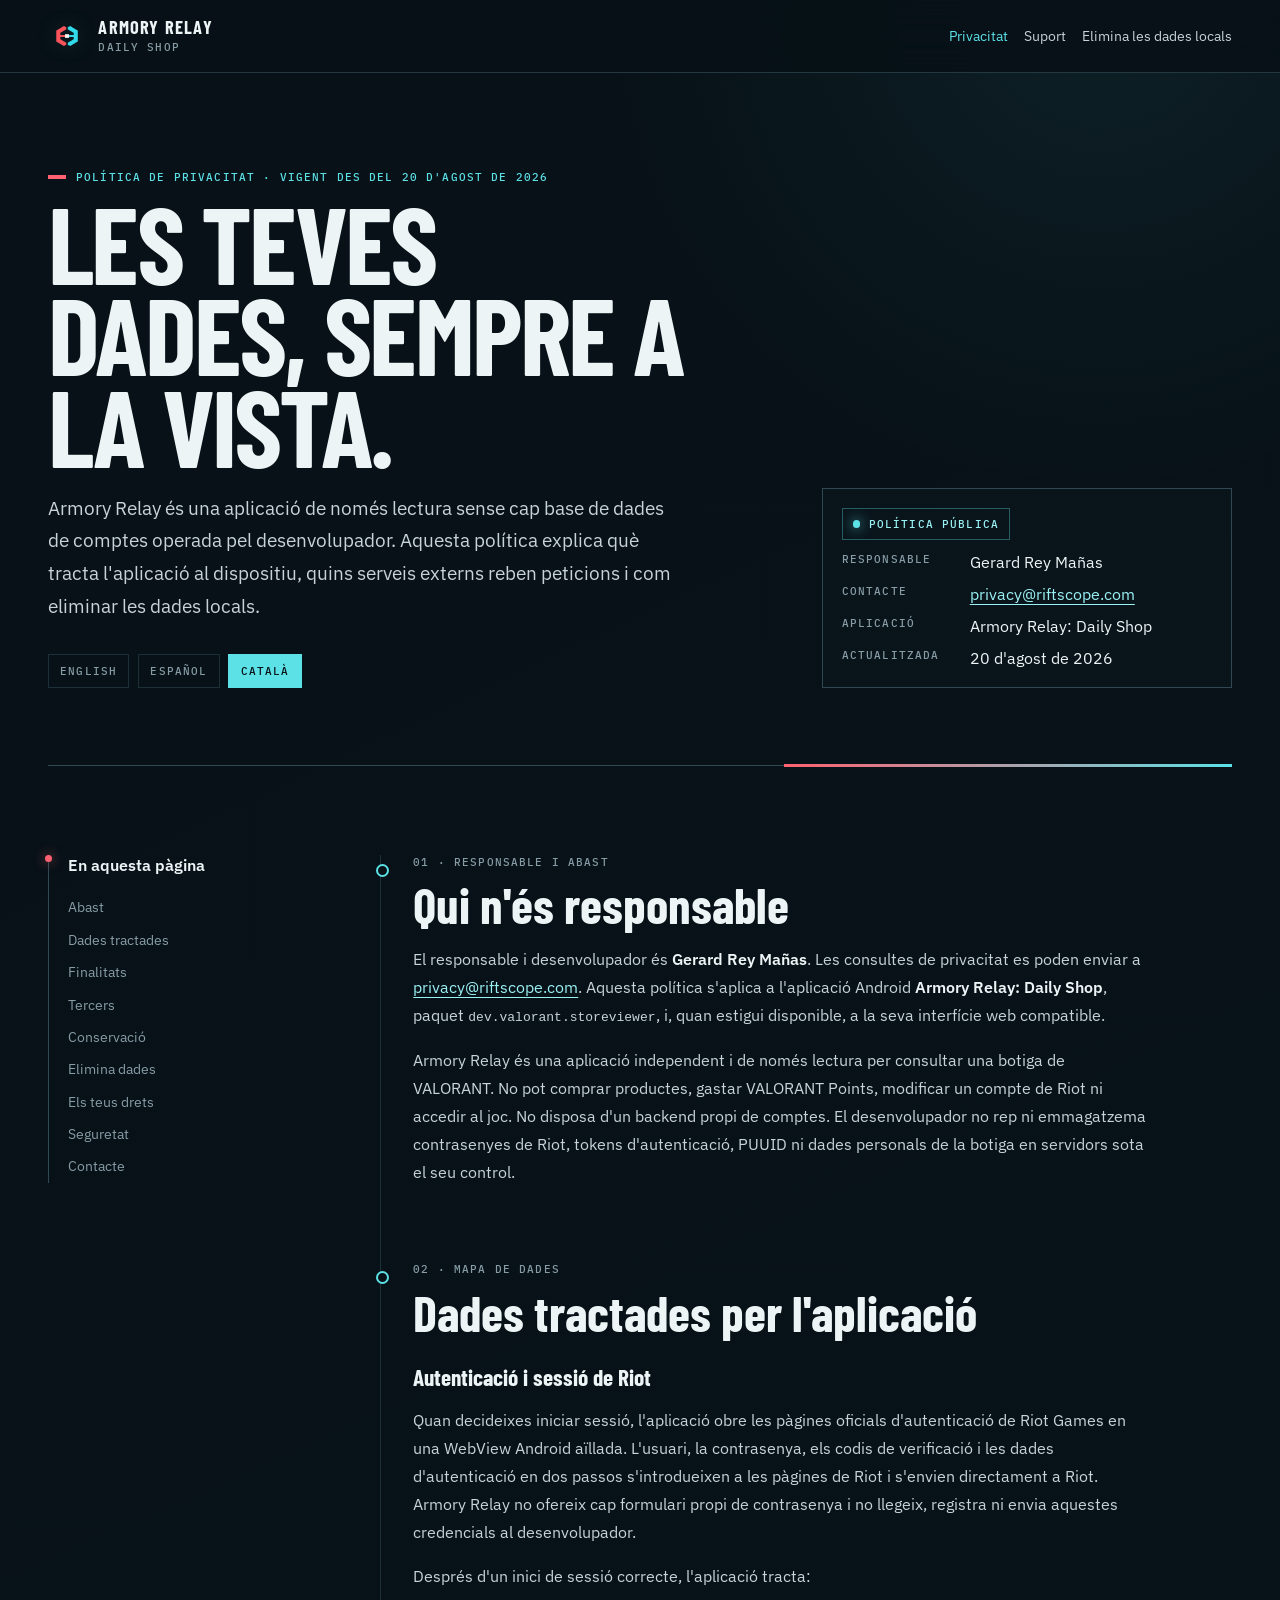
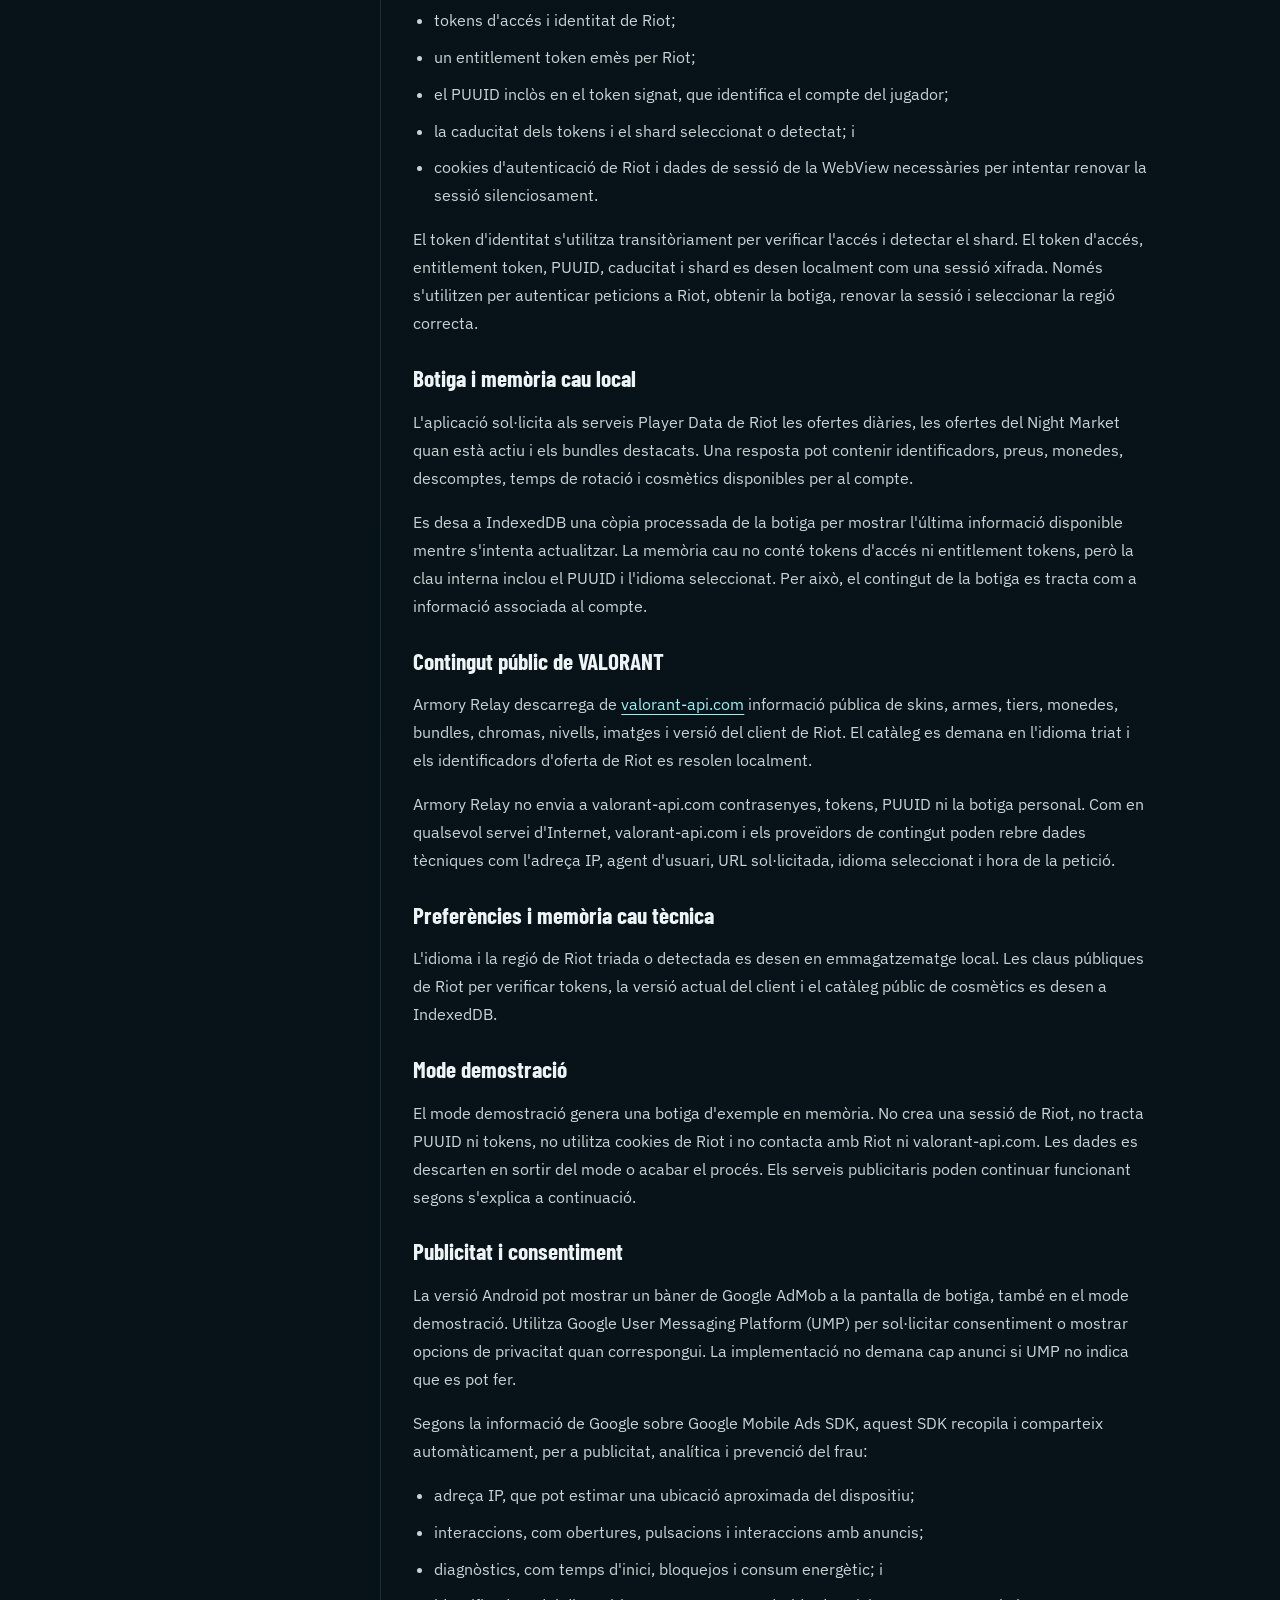
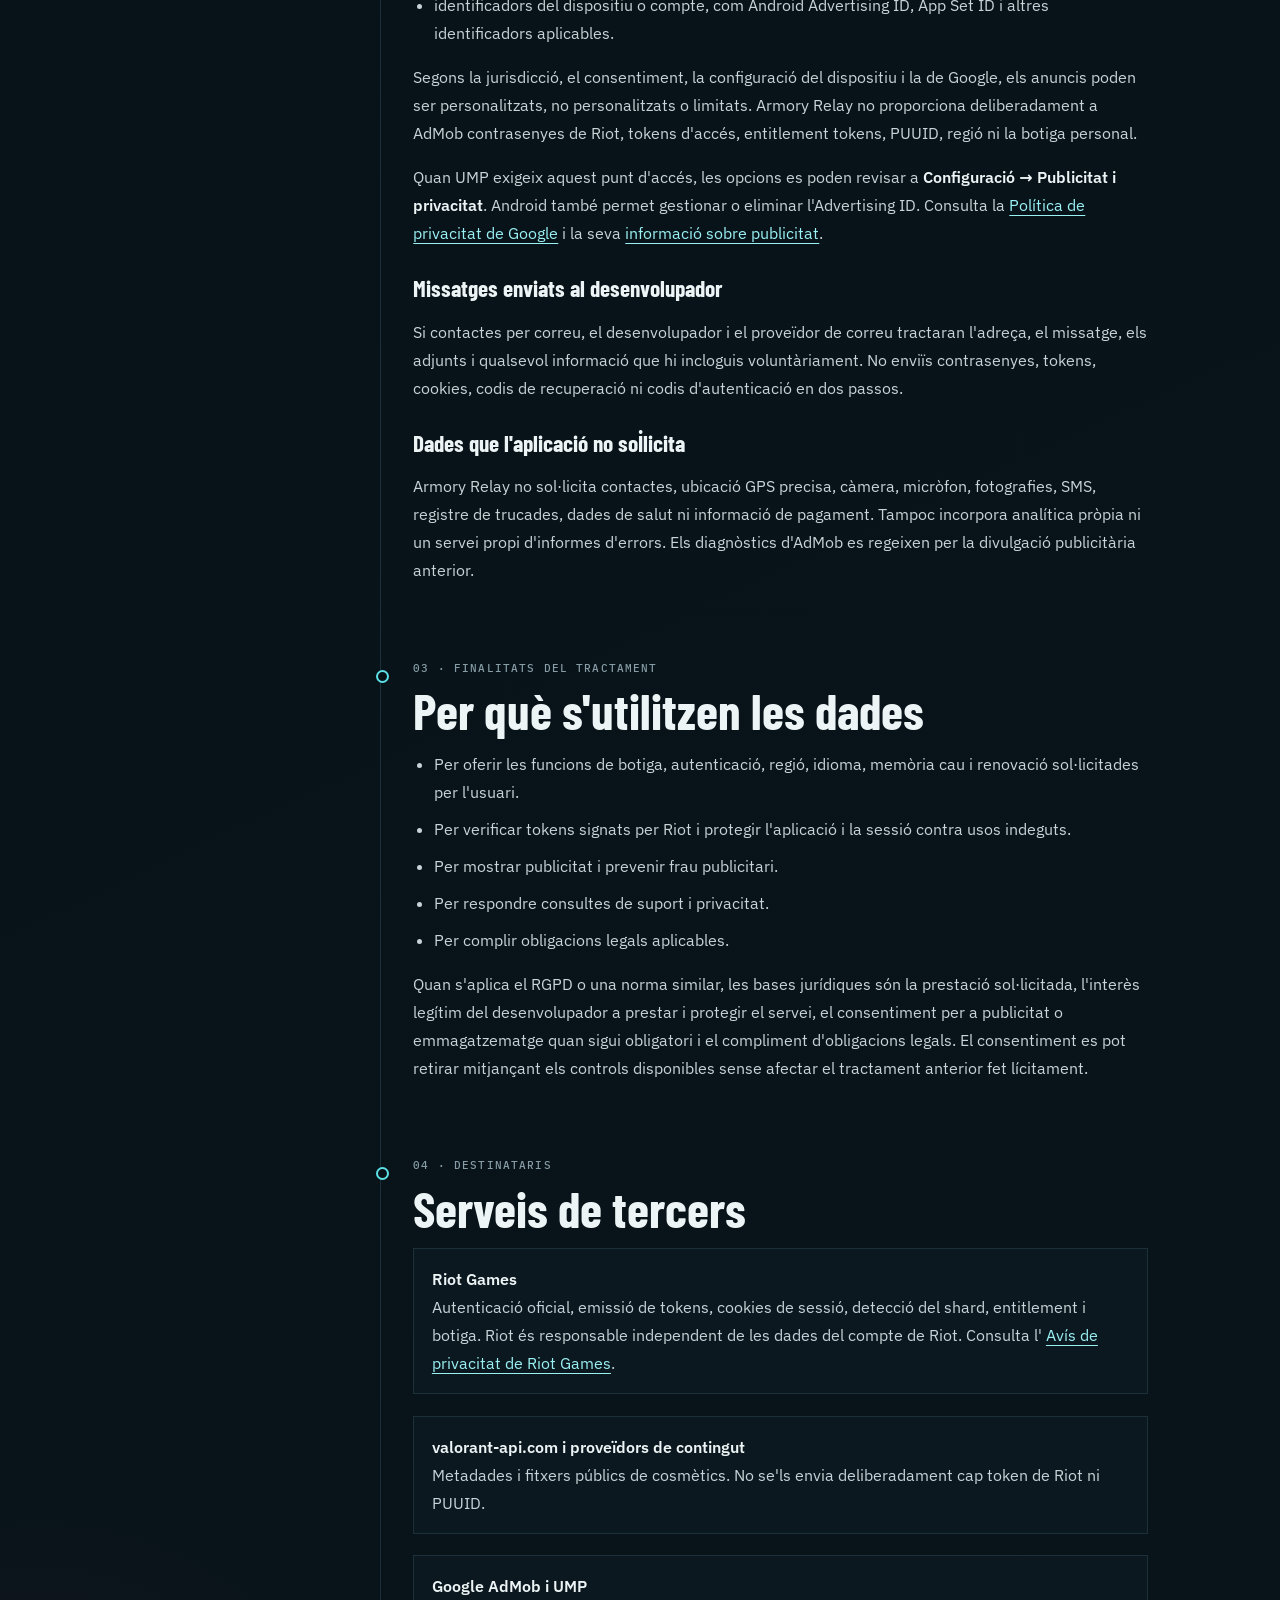
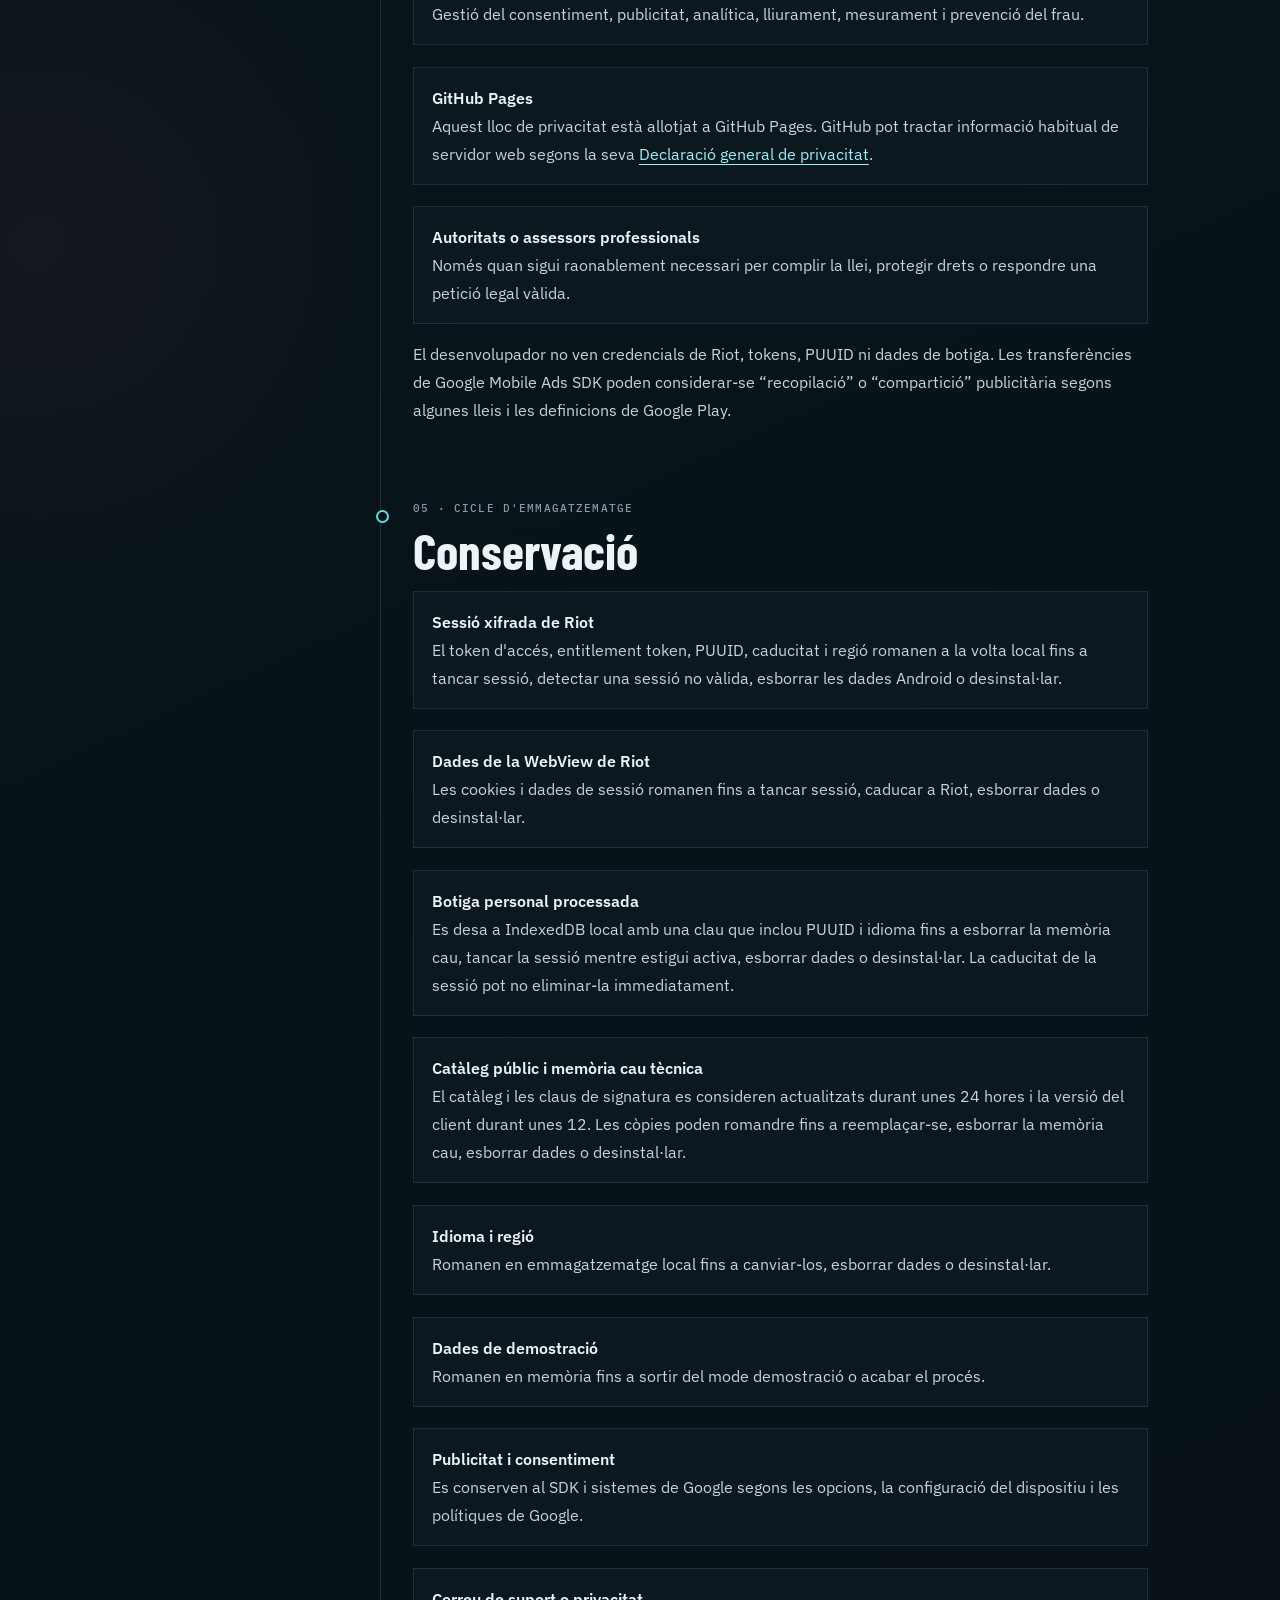
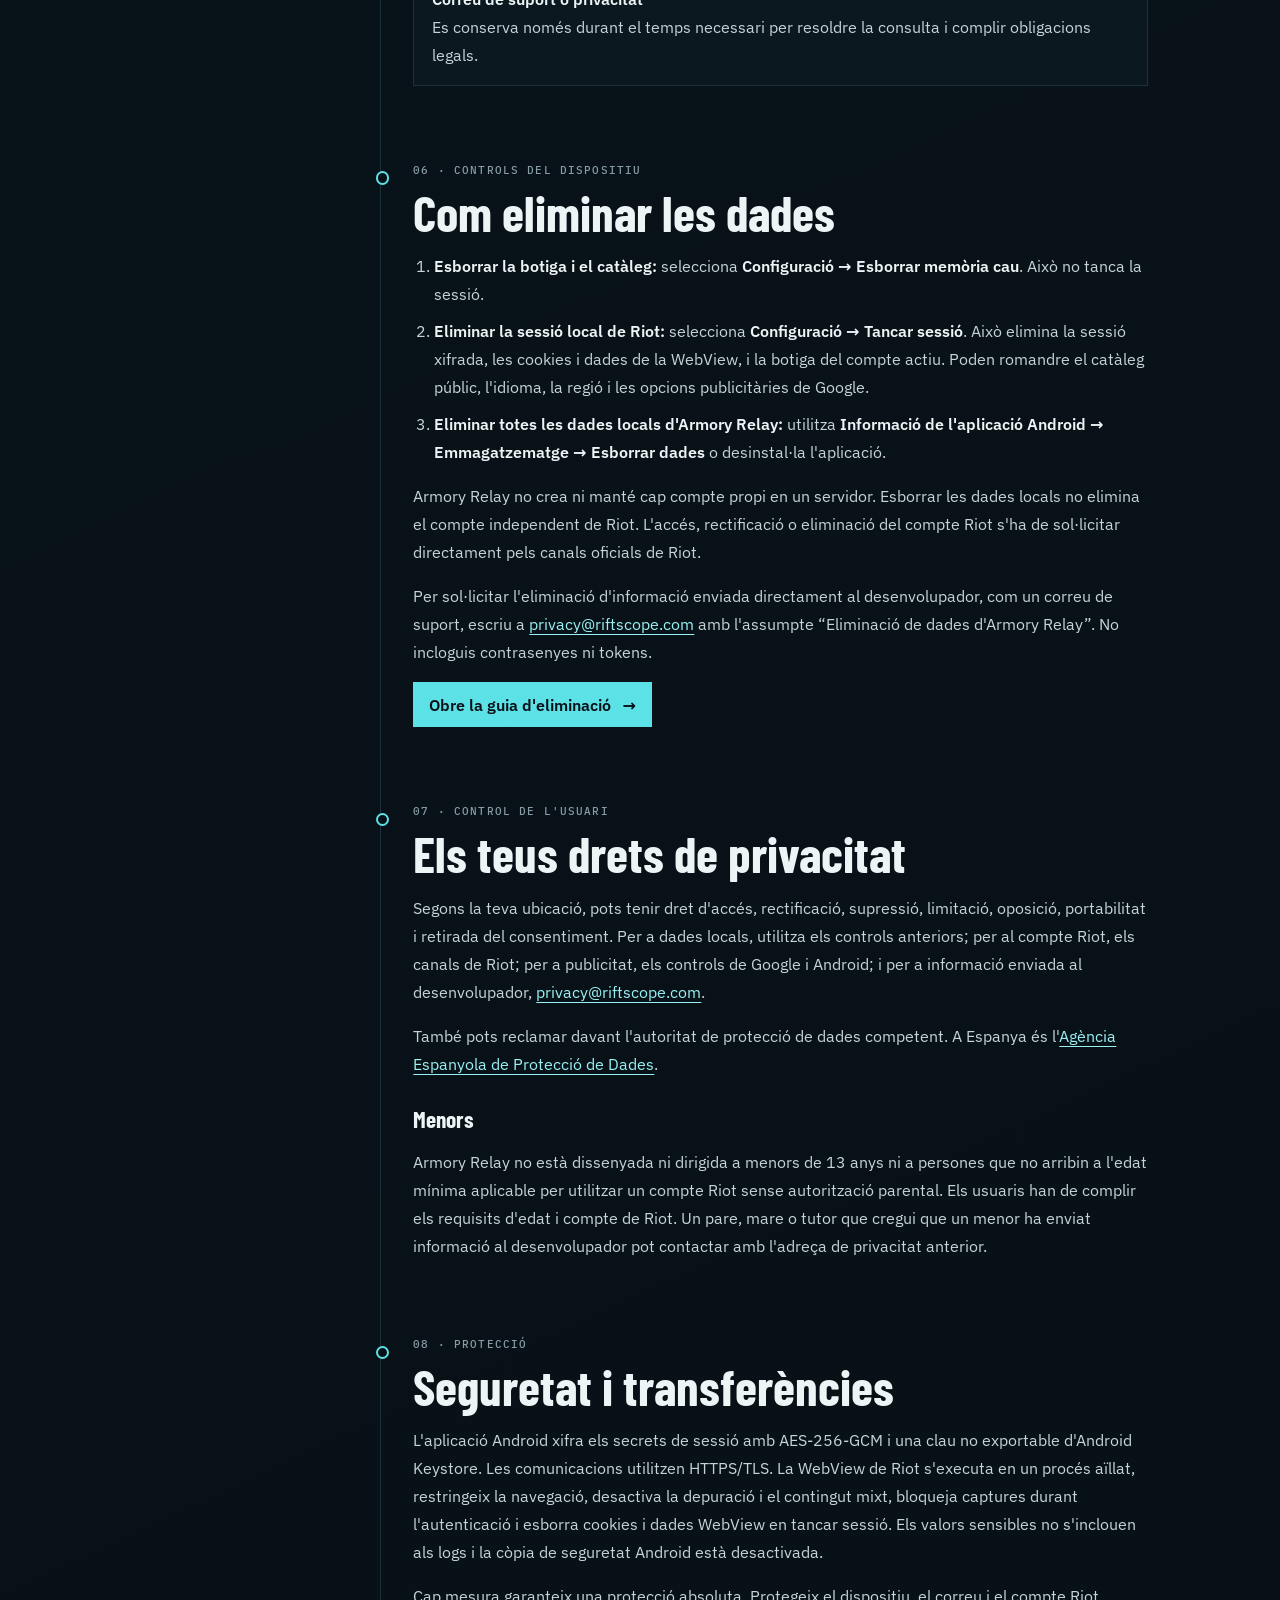
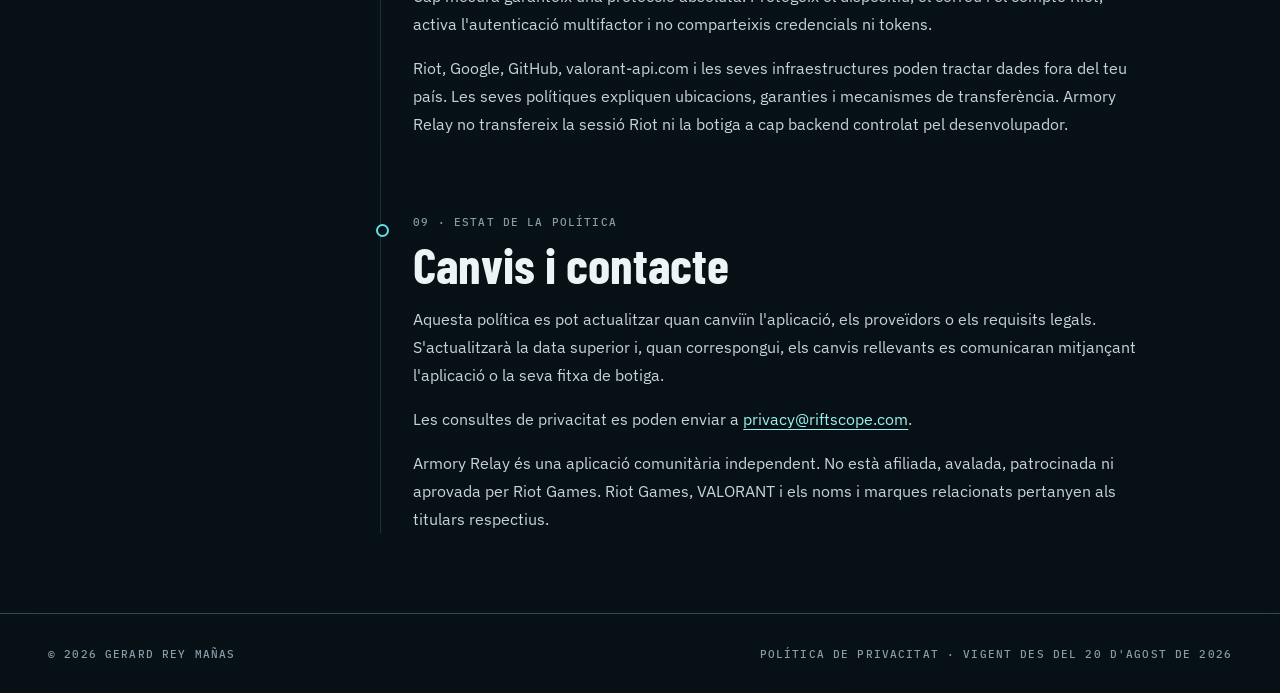
==== privacy/ca/index.html @ cf9c4419 "Publish Armory Relay privacy and support site" ====
<!doctype html>
<html lang="ca">
  <head>
    <meta charset="utf-8" />
    <meta name="viewport" content="width=device-width, initial-scale=1" />
    <meta name="theme-color" content="#071117" />
    <meta name="referrer" content="no-referrer" />
    <meta
      http-equiv="Content-Security-Policy"
      content="default-src 'none'; style-src 'self'; font-src 'self'; img-src 'self' data:; connect-src 'none'; base-uri 'none'; form-action 'none'; upgrade-insecure-requests"
    />
    <meta
      name="description"
      content="Política de privacitat d'Armory Relay: Daily Shop: accés de Riot, emmagatzematge local, serveis de contingut i publicitat."
    />
    <title>Política de privacitat · Armory Relay</title>
    <link rel="canonical" href="https://gerardrey.github.io/privacy/ca/" />
    <link
      rel="alternate"
      hreflang="en"
      href="https://gerardrey.github.io/privacy/"
    />
    <link
      rel="alternate"
      hreflang="es"
      href="https://gerardrey.github.io/privacy/es/"
    />
    <link
      rel="alternate"
      hreflang="ca"
      href="https://gerardrey.github.io/privacy/ca/"
    />
    <link
      rel="alternate"
      hreflang="x-default"
      href="https://gerardrey.github.io/privacy/"
    />
    <link rel="stylesheet" href="../../assets/styles.css" />
    <link
      rel="icon"
      type="image/png"
      href="../../assets/armory-relay-mark.png"
    />
  </head>
  <body>
    <a class="skip-link" href="#main">Salta al contingut</a>
    <header class="site-header">
      <div class="site-header__inner">
        <a class="brand" href="../../" aria-label="Inici d'Armory Relay">
          <img src="../../assets/armory-relay-mark.png" alt="" />
          <span><strong>ARMORY RELAY</strong><small>DAILY SHOP</small></span>
        </a>
        <nav class="site-nav" aria-label="Navegació d'ajuda">
          <a href="./" aria-current="page">Privacitat</a>
          <a href="../../support/">Suport</a>
          <a href="../../data-deletion/">Elimina les dades locals</a>
        </nav>
      </div>
    </header>

    <main id="main" class="page-shell">
      <section class="hero">
        <div>
          <span class="eyebrow"
            >Política de privacitat · vigent des del 20 d'agost de 2026</span
          >
          <h1>Les teves dades, sempre a la vista.</h1>
          <p class="hero-copy">
            Armory Relay és una aplicació de només lectura sense cap base de
            dades de comptes operada pel desenvolupador. Aquesta política
            explica què tracta l'aplicació al dispositiu, quins serveis externs
            reben peticions i com eliminar les dades locals.
          </p>
          <nav class="language-nav" aria-label="Idioma de la política">
            <a href="../" lang="en">English</a>
            <a href="../es/" lang="es">Español</a>
            <a href="./" lang="ca" aria-current="page">Català</a>
          </nav>
        </div>
        <aside class="hero-meta" aria-label="Dades de la política">
          <span class="status-chip">Política pública</span>
          <dl class="fact">
            <dt>Responsable</dt>
            <dd>Gerard Rey Mañas</dd>
          </dl>
          <dl class="fact">
            <dt>Contacte</dt>
            <dd>
              <a href="mailto:privacy@riftscope.com">privacy@riftscope.com</a>
            </dd>
          </dl>
          <dl class="fact">
            <dt>Aplicació</dt>
            <dd>Armory Relay: Daily Shop</dd>
          </dl>
          <dl class="fact">
            <dt>Actualitzada</dt>
            <dd>20 d'agost de 2026</dd>
          </dl>
        </aside>
      </section>

      <div class="policy-grid">
        <aside class="policy-rail" aria-label="Contingut d'aquesta pàgina">
          <strong>En aquesta pàgina</strong>
          <a href="#abast">Abast</a>
          <a href="#dades">Dades tractades</a>
          <a href="#finalitats">Finalitats</a>
          <a href="#serveis">Tercers</a>
          <a href="#conservacio">Conservació</a>
          <a href="#eliminacio">Elimina dades</a>
          <a href="#drets">Els teus drets</a>
          <a href="#seguretat">Seguretat</a>
          <a href="#contacte">Contacte</a>
        </aside>

        <div class="policy-content">
          <section id="abast" class="policy-section">
            <span class="section-label">01 · Responsable i abast</span>
            <h2>Qui n'és responsable</h2>
            <p>
              El responsable i desenvolupador és
              <strong>Gerard Rey Mañas</strong>. Les consultes de privacitat es
              poden enviar a
              <a href="mailto:privacy@riftscope.com">privacy@riftscope.com</a>.
              Aquesta política s'aplica a l'aplicació Android
              <strong>Armory Relay: Daily Shop</strong>, paquet
              <code>dev.valorant.storeviewer</code>, i, quan estigui disponible,
              a la seva interfície web compatible.
            </p>
            <p>
              Armory Relay és una aplicació independent i de només lectura per
              consultar una botiga de VALORANT. No pot comprar productes, gastar
              VALORANT Points, modificar un compte de Riot ni accedir al joc. No
              disposa d'un backend propi de comptes. El desenvolupador no rep ni
              emmagatzema contrasenyes de Riot, tokens d'autenticació, PUUID ni
              dades personals de la botiga en servidors sota el seu control.
            </p>
          </section>

          <section id="dades" class="policy-section">
            <span class="section-label">02 · Mapa de dades</span>
            <h2>Dades tractades per l'aplicació</h2>

            <h3>Autenticació i sessió de Riot</h3>
            <p>
              Quan decideixes iniciar sessió, l'aplicació obre les pàgines
              oficials d'autenticació de Riot Games en una WebView Android
              aïllada. L'usuari, la contrasenya, els codis de verificació i les
              dades d'autenticació en dos passos s'introdueixen a les pàgines de
              Riot i s'envien directament a Riot. Armory Relay no ofereix cap
              formulari propi de contrasenya i no llegeix, registra ni envia
              aquestes credencials al desenvolupador.
            </p>
            <p>Després d'un inici de sessió correcte, l'aplicació tracta:</p>
            <ul>
              <li>tokens d'accés i identitat de Riot;</li>
              <li>un entitlement token emès per Riot;</li>
              <li>
                el PUUID inclòs en el token signat, que identifica el compte del
                jugador;
              </li>
              <li>
                la caducitat dels tokens i el shard seleccionat o detectat; i
              </li>
              <li>
                cookies d'autenticació de Riot i dades de sessió de la WebView
                necessàries per intentar renovar la sessió silenciosament.
              </li>
            </ul>
            <p>
              El token d'identitat s'utilitza transitòriament per verificar
              l'accés i detectar el shard. El token d'accés, entitlement token,
              PUUID, caducitat i shard es desen localment com una sessió
              xifrada. Només s'utilitzen per autenticar peticions a Riot,
              obtenir la botiga, renovar la sessió i seleccionar la regió
              correcta.
            </p>

            <h3>Botiga i memòria cau local</h3>
            <p>
              L'aplicació sol·licita als serveis Player Data de Riot les ofertes
              diàries, les ofertes del Night Market quan està actiu i els
              bundles destacats. Una resposta pot contenir identificadors,
              preus, monedes, descomptes, temps de rotació i cosmètics
              disponibles per al compte.
            </p>
            <p>
              Es desa a IndexedDB una còpia processada de la botiga per mostrar
              l'última informació disponible mentre s'intenta actualitzar. La
              memòria cau no conté tokens d'accés ni entitlement tokens, però la
              clau interna inclou el PUUID i l'idioma seleccionat. Per això, el
              contingut de la botiga es tracta com a informació associada al
              compte.
            </p>

            <h3>Contingut públic de VALORANT</h3>
            <p>
              Armory Relay descarrega de
              <a
                href="https://valorant-api.com/"
                rel="noopener noreferrer external"
                >valorant-api.com</a
              >
              informació pública de skins, armes, tiers, monedes, bundles,
              chromas, nivells, imatges i versió del client de Riot. El catàleg
              es demana en l'idioma triat i els identificadors d'oferta de Riot
              es resolen localment.
            </p>
            <p>
              Armory Relay no envia a valorant-api.com contrasenyes, tokens,
              PUUID ni la botiga personal. Com en qualsevol servei d'Internet,
              valorant-api.com i els proveïdors de contingut poden rebre dades
              tècniques com l'adreça IP, agent d'usuari, URL sol·licitada,
              idioma seleccionat i hora de la petició.
            </p>

            <h3>Preferències i memòria cau tècnica</h3>
            <p>
              L'idioma i la regió de Riot triada o detectada es desen en
              emmagatzematge local. Les claus públiques de Riot per verificar
              tokens, la versió actual del client i el catàleg públic de
              cosmètics es desen a IndexedDB.
            </p>

            <h3>Mode demostració</h3>
            <p>
              El mode demostració genera una botiga d'exemple en memòria. No
              crea una sessió de Riot, no tracta PUUID ni tokens, no utilitza
              cookies de Riot i no contacta amb Riot ni valorant-api.com. Les
              dades es descarten en sortir del mode o acabar el procés. Els
              serveis publicitaris poden continuar funcionant segons s'explica a
              continuació.
            </p>

            <h3>Publicitat i consentiment</h3>
            <p>
              La versió Android pot mostrar un bàner de Google AdMob a la
              pantalla de botiga, també en el mode demostració. Utilitza Google
              User Messaging Platform (UMP) per sol·licitar consentiment o
              mostrar opcions de privacitat quan correspongui. La implementació
              no demana cap anunci si UMP no indica que es pot fer.
            </p>
            <p>
              Segons la informació de Google sobre Google Mobile Ads SDK, aquest
              SDK recopila i comparteix automàticament, per a publicitat,
              analítica i prevenció del frau:
            </p>
            <ul>
              <li>
                adreça IP, que pot estimar una ubicació aproximada del
                dispositiu;
              </li>
              <li>
                interaccions, com obertures, pulsacions i interaccions amb
                anuncis;
              </li>
              <li>
                diagnòstics, com temps d'inici, bloquejos i consum energètic; i
              </li>
              <li>
                identificadors del dispositiu o compte, com Android Advertising
                ID, App Set ID i altres identificadors aplicables.
              </li>
            </ul>
            <p>
              Segons la jurisdicció, el consentiment, la configuració del
              dispositiu i la de Google, els anuncis poden ser personalitzats,
              no personalitzats o limitats. Armory Relay no proporciona
              deliberadament a AdMob contrasenyes de Riot, tokens d'accés,
              entitlement tokens, PUUID, regió ni la botiga personal.
            </p>
            <p>
              Quan UMP exigeix aquest punt d'accés, les opcions es poden revisar
              a
              <strong>Configuració → Publicitat i privacitat</strong>. Android
              també permet gestionar o eliminar l'Advertising ID. Consulta la
              <a
                href="https://policies.google.com/privacy"
                rel="noopener noreferrer external"
                >Política de privacitat de Google</a
              >
              i la seva
              <a
                href="https://policies.google.com/technologies/ads"
                rel="noopener noreferrer external"
                >informació sobre publicitat</a
              >.
            </p>

            <h3>Missatges enviats al desenvolupador</h3>
            <p>
              Si contactes per correu, el desenvolupador i el proveïdor de
              correu tractaran l'adreça, el missatge, els adjunts i qualsevol
              informació que hi incloguis voluntàriament. No enviïs
              contrasenyes, tokens, cookies, codis de recuperació ni codis
              d'autenticació en dos passos.
            </p>

            <h3>Dades que l'aplicació no sol·licita</h3>
            <p>
              Armory Relay no sol·licita contactes, ubicació GPS precisa,
              càmera, micròfon, fotografies, SMS, registre de trucades, dades de
              salut ni informació de pagament. Tampoc incorpora analítica pròpia
              ni un servei propi d'informes d'errors. Els diagnòstics d'AdMob es
              regeixen per la divulgació publicitària anterior.
            </p>
          </section>

          <section id="finalitats" class="policy-section">
            <span class="section-label">03 · Finalitats del tractament</span>
            <h2>Per què s'utilitzen les dades</h2>
            <ul>
              <li>
                Per oferir les funcions de botiga, autenticació, regió, idioma,
                memòria cau i renovació sol·licitades per l'usuari.
              </li>
              <li>
                Per verificar tokens signats per Riot i protegir l'aplicació i
                la sessió contra usos indeguts.
              </li>
              <li>Per mostrar publicitat i prevenir frau publicitari.</li>
              <li>Per respondre consultes de suport i privacitat.</li>
              <li>Per complir obligacions legals aplicables.</li>
            </ul>
            <p>
              Quan s'aplica el RGPD o una norma similar, les bases jurídiques
              són la prestació sol·licitada, l'interès legítim del
              desenvolupador a prestar i protegir el servei, el consentiment per
              a publicitat o emmagatzematge quan sigui obligatori i el
              compliment d'obligacions legals. El consentiment es pot retirar
              mitjançant els controls disponibles sense afectar el tractament
              anterior fet lícitament.
            </p>
          </section>

          <section id="serveis" class="policy-section">
            <span class="section-label">04 · Destinataris</span>
            <h2>Serveis de tercers</h2>
            <ul class="service-list">
              <li>
                <strong>Riot Games</strong><br />Autenticació oficial, emissió
                de tokens, cookies de sessió, detecció del shard, entitlement i
                botiga. Riot és responsable independent de les dades del compte
                de Riot. Consulta l'
                <a
                  href="https://www.riotgames.com/es/privacy-notice"
                  rel="noopener noreferrer external"
                  >Avís de privacitat de Riot Games</a
                >.
              </li>
              <li>
                <strong>valorant-api.com i proveïdors de contingut</strong
                ><br />Metadades i fitxers públics de cosmètics. No se'ls envia
                deliberadament cap token de Riot ni PUUID.
              </li>
              <li>
                <strong>Google AdMob i UMP</strong><br />Gestió del
                consentiment, publicitat, analítica, lliurament, mesurament i
                prevenció del frau.
              </li>
              <li>
                <strong>GitHub Pages</strong><br />Aquest lloc de privacitat
                està allotjat a GitHub Pages. GitHub pot tractar informació
                habitual de servidor web segons la seva
                <a
                  href="https://docs.github.com/en/site-policy/privacy-policies/github-general-privacy-statement"
                  rel="noopener noreferrer external"
                  >Declaració general de privacitat</a
                >.
              </li>
              <li>
                <strong>Autoritats o assessors professionals</strong><br />Només
                quan sigui raonablement necessari per complir la llei, protegir
                drets o respondre una petició legal vàlida.
              </li>
            </ul>
            <p>
              El desenvolupador no ven credencials de Riot, tokens, PUUID ni
              dades de botiga. Les transferències de Google Mobile Ads SDK poden
              considerar-se “recopilació” o “compartició” publicitària segons
              algunes lleis i les definicions de Google Play.
            </p>
          </section>

          <section id="conservacio" class="policy-section">
            <span class="section-label">05 · Cicle d'emmagatzematge</span>
            <h2>Conservació</h2>
            <ul class="service-list">
              <li>
                <strong>Sessió xifrada de Riot</strong><br />El token d'accés,
                entitlement token, PUUID, caducitat i regió romanen a la volta
                local fins a tancar sessió, detectar una sessió no vàlida,
                esborrar les dades Android o desinstal·lar.
              </li>
              <li>
                <strong>Dades de la WebView de Riot</strong><br />Les cookies i
                dades de sessió romanen fins a tancar sessió, caducar a Riot,
                esborrar dades o desinstal·lar.
              </li>
              <li>
                <strong>Botiga personal processada</strong><br />Es desa a
                IndexedDB local amb una clau que inclou PUUID i idioma fins a
                esborrar la memòria cau, tancar la sessió mentre estigui activa,
                esborrar dades o desinstal·lar. La caducitat de la sessió pot no
                eliminar-la immediatament.
              </li>
              <li>
                <strong>Catàleg públic i memòria cau tècnica</strong><br />El
                catàleg i les claus de signatura es consideren actualitzats
                durant unes 24 hores i la versió del client durant unes 12. Les
                còpies poden romandre fins a reemplaçar-se, esborrar la memòria
                cau, esborrar dades o desinstal·lar.
              </li>
              <li>
                <strong>Idioma i regió</strong><br />Romanen en emmagatzematge
                local fins a canviar-los, esborrar dades o desinstal·lar.
              </li>
              <li>
                <strong>Dades de demostració</strong><br />Romanen en memòria
                fins a sortir del mode demostració o acabar el procés.
              </li>
              <li>
                <strong>Publicitat i consentiment</strong><br />Es conserven al
                SDK i sistemes de Google segons les opcions, la configuració del
                dispositiu i les polítiques de Google.
              </li>
              <li>
                <strong>Correu de suport o privacitat</strong><br />Es conserva
                només durant el temps necessari per resoldre la consulta i
                complir obligacions legals.
              </li>
            </ul>
          </section>

          <section id="eliminacio" class="policy-section">
            <span class="section-label">06 · Controls del dispositiu</span>
            <h2>Com eliminar les dades</h2>
            <ol>
              <li>
                <strong>Esborrar la botiga i el catàleg:</strong> selecciona
                <strong>Configuració → Esborrar memòria cau</strong>. Això no
                tanca la sessió.
              </li>
              <li>
                <strong>Eliminar la sessió local de Riot:</strong> selecciona
                <strong>Configuració → Tancar sessió</strong>. Això elimina la
                sessió xifrada, les cookies i dades de la WebView, i la botiga
                del compte actiu. Poden romandre el catàleg públic, l'idioma, la
                regió i les opcions publicitàries de Google.
              </li>
              <li>
                <strong>Eliminar totes les dades locals d'Armory Relay:</strong>
                utilitza
                <strong
                  >Informació de l'aplicació Android → Emmagatzematge → Esborrar
                  dades</strong
                >
                o desinstal·la l'aplicació.
              </li>
            </ol>
            <p>
              Armory Relay no crea ni manté cap compte propi en un servidor.
              Esborrar les dades locals no elimina el compte independent de
              Riot. L'accés, rectificació o eliminació del compte Riot s'ha de
              sol·licitar directament pels canals oficials de Riot.
            </p>
            <p>
              Per sol·licitar l'eliminació d'informació enviada directament al
              desenvolupador, com un correu de suport, escriu a
              <a
                href="mailto:privacy@riftscope.com?subject=Eliminaci%C3%B3%20de%20dades%20d%27Armory%20Relay"
                >privacy@riftscope.com</a
              >
              amb l'assumpte “Eliminació de dades d'Armory Relay”. No incloguis
              contrasenyes ni tokens.
            </p>
            <a class="action-link" href="../../data-deletion/"
              >Obre la guia d'eliminació</a
            >
          </section>

          <section id="drets" class="policy-section">
            <span class="section-label">07 · Control de l'usuari</span>
            <h2>Els teus drets de privacitat</h2>
            <p>
              Segons la teva ubicació, pots tenir dret d'accés, rectificació,
              supressió, limitació, oposició, portabilitat i retirada del
              consentiment. Per a dades locals, utilitza els controls anteriors;
              per al compte Riot, els canals de Riot; per a publicitat, els
              controls de Google i Android; i per a informació enviada al
              desenvolupador,
              <a href="mailto:privacy@riftscope.com">privacy@riftscope.com</a>.
            </p>
            <p>
              També pots reclamar davant l'autoritat de protecció de dades
              competent. A Espanya és l'<a
                href="https://www.aepd.es/"
                rel="noopener noreferrer external"
                >Agència Espanyola de Protecció de Dades</a
              >.
            </p>

            <h3>Menors</h3>
            <p>
              Armory Relay no està dissenyada ni dirigida a menors de 13 anys ni
              a persones que no arribin a l'edat mínima aplicable per utilitzar
              un compte Riot sense autorització parental. Els usuaris han de
              complir els requisits d'edat i compte de Riot. Un pare, mare o
              tutor que cregui que un menor ha enviat informació al
              desenvolupador pot contactar amb l'adreça de privacitat anterior.
            </p>
          </section>

          <section id="seguretat" class="policy-section">
            <span class="section-label">08 · Protecció</span>
            <h2>Seguretat i transferències</h2>
            <p>
              L'aplicació Android xifra els secrets de sessió amb AES-256-GCM i
              una clau no exportable d'Android Keystore. Les comunicacions
              utilitzen HTTPS/TLS. La WebView de Riot s'executa en un procés
              aïllat, restringeix la navegació, desactiva la depuració i el
              contingut mixt, bloqueja captures durant l'autenticació i esborra
              cookies i dades WebView en tancar sessió. Els valors sensibles no
              s'inclouen als logs i la còpia de seguretat Android està
              desactivada.
            </p>
            <p>
              Cap mesura garanteix una protecció absoluta. Protegeix el
              dispositiu, el correu i el compte Riot, activa l'autenticació
              multifactor i no comparteixis credencials ni tokens.
            </p>
            <p>
              Riot, Google, GitHub, valorant-api.com i les seves
              infraestructures poden tractar dades fora del teu país. Les seves
              polítiques expliquen ubicacions, garanties i mecanismes de
              transferència. Armory Relay no transfereix la sessió Riot ni la
              botiga a cap backend controlat pel desenvolupador.
            </p>
          </section>

          <section id="contacte" class="policy-section">
            <span class="section-label">09 · Estat de la política</span>
            <h2>Canvis i contacte</h2>
            <p>
              Aquesta política es pot actualitzar quan canviïn l'aplicació, els
              proveïdors o els requisits legals. S'actualitzarà la data superior
              i, quan correspongui, els canvis rellevants es comunicaran
              mitjançant l'aplicació o la seva fitxa de botiga.
            </p>
            <p>
              Les consultes de privacitat es poden enviar a
              <a href="mailto:privacy@riftscope.com">privacy@riftscope.com</a>.
            </p>
            <p>
              Armory Relay és una aplicació comunitària independent. No està
              afiliada, avalada, patrocinada ni aprovada per Riot Games. Riot
              Games, VALORANT i els noms i marques relacionats pertanyen als
              titulars respectius.
            </p>
          </section>
        </div>
      </div>
    </main>

    <footer class="site-footer">
      <div class="site-footer__inner">
        <p>© 2026 Gerard Rey Mañas</p>
        <p>Política de privacitat · Vigent des del 20 d'agost de 2026</p>
      </div>
    </footer>
  </body>
</html>
---- assets/styles.css ----
@font-face {
  font-family: "Barlow Condensed";
  src: url("./barlow-condensed-700.woff2") format("woff2");
  font-style: normal;
  font-weight: 700;
  font-display: swap;
}

@font-face {
  font-family: "IBM Plex Sans";
  src: url("./ibm-plex-sans-400.woff2") format("woff2");
  font-style: normal;
  font-weight: 400;
  font-display: swap;
}

@font-face {
  font-family: "IBM Plex Sans";
  src: url("./ibm-plex-sans-600.woff2") format("woff2");
  font-style: normal;
  font-weight: 600;
  font-display: swap;
}

@font-face {
  font-family: "IBM Plex Mono";
  src: url("./ibm-plex-mono-500.woff2") format("woff2");
  font-style: normal;
  font-weight: 500;
  font-display: swap;
}

:root {
  color-scheme: dark;
  --surface-950: #071117;
  --surface-900: #0b161d;
  --surface-850: #101d25;
  --surface-800: #16252e;
  --text-strong: #edf4f5;
  --text-body: #c7d3d7;
  --text-muted: #879ca5;
  --line: #1c3039;
  --line-strong: #304852;
  --coral: #ff6170;
  --cyan: #5ce1e6;
  --cyan-soft: #9af1f4;
  font-family: "IBM Plex Sans", system-ui, sans-serif;
  font-synthesis: none;
  text-rendering: optimizeLegibility;
}

* {
  box-sizing: border-box;
}

html {
  min-width: 20rem;
  background: var(--surface-950);
  scroll-behavior: smooth;
}

body {
  min-height: 100vh;
  margin: 0;
  color: var(--text-body);
  background:
    radial-gradient(circle at 86% 0%, rgb(92 225 230 / 7%), transparent 31rem),
    radial-gradient(circle at 3% 58%, rgb(255 97 112 / 5%), transparent 25rem),
    linear-gradient(155deg, var(--surface-950), #08131a 55%, #071015);
}

a {
  color: var(--cyan-soft);
  text-underline-offset: 0.24em;
}

a:hover {
  color: #fff;
}

a:focus-visible,
button:focus-visible {
  outline: 2px solid var(--cyan);
  outline-offset: 4px;
}

.skip-link {
  position: fixed;
  z-index: 100;
  inset: 0.75rem auto auto 0.75rem;
  padding: 0.75rem 1rem;
  color: var(--surface-950);
  background: var(--cyan);
  transform: translateY(-180%);
}

.skip-link:focus {
  transform: translateY(0);
}

.site-header {
  position: sticky;
  z-index: 20;
  top: 0;
  border-bottom: 1px solid rgb(48 72 82 / 72%);
  background: rgb(7 17 23 / 91%);
  backdrop-filter: blur(18px);
}

.site-header__inner,
.site-footer__inner,
.page-shell {
  width: min(74rem, calc(100% - 2rem));
  margin-inline: auto;
}

.site-header__inner {
  display: flex;
  min-height: 4.5rem;
  align-items: center;
  justify-content: space-between;
  gap: 1.5rem;
}

.brand {
  display: inline-flex;
  align-items: center;
  gap: 0.75rem;
  color: var(--text-strong);
  text-decoration: none;
}

.brand img {
  width: 2.4rem;
  height: 2.4rem;
  object-fit: contain;
  filter: drop-shadow(0 0 0.65rem rgb(92 225 230 / 15%));
}

.brand strong,
.brand small {
  display: block;
}

.brand strong {
  font-family: "Barlow Condensed", sans-serif;
  font-size: 1.15rem;
  line-height: 1;
  letter-spacing: 0.065em;
}

.brand small,
.eyebrow,
.language-nav,
.section-label,
.fact dt,
.site-footer,
.status-chip {
  font-family: "IBM Plex Mono", monospace;
  font-size: 0.68rem;
  letter-spacing: 0.105em;
  text-transform: uppercase;
}

.brand small {
  margin-top: 0.22rem;
  color: var(--text-muted);
}

.site-nav {
  display: flex;
  flex-wrap: wrap;
  align-items: center;
  justify-content: flex-end;
  gap: 0.5rem 1rem;
  font-size: 0.86rem;
}

.site-nav a {
  color: var(--text-body);
  text-decoration: none;
}

.site-nav a[aria-current="page"] {
  color: var(--cyan);
}

.page-shell {
  padding-block: clamp(3rem, 7vw, 6.5rem) 5rem;
}

.hero {
  position: relative;
  display: grid;
  grid-template-columns: minmax(0, 1.25fr) minmax(15rem, 0.75fr);
  gap: clamp(2rem, 7vw, 7rem);
  align-items: end;
  padding-bottom: clamp(3rem, 6vw, 5.5rem);
  border-bottom: 1px solid var(--line-strong);
}

.hero::after {
  position: absolute;
  right: 0;
  bottom: -2px;
  width: min(28rem, 46%);
  height: 3px;
  background: linear-gradient(90deg, var(--coral), var(--cyan));
  content: "";
}

.eyebrow {
  display: inline-flex;
  align-items: center;
  gap: 0.65rem;
  color: var(--cyan);
}

.eyebrow::before {
  width: 1.1rem;
  height: 0.2rem;
  background: var(--coral);
  content: "";
}

h1,
h2,
h3 {
  margin: 0;
  color: var(--text-strong);
  font-family: "Barlow Condensed", sans-serif;
  font-weight: 700;
}

h1 {
  max-width: 13ch;
  margin-top: 0.75rem;
  font-size: clamp(3.5rem, 8.5vw, 7.5rem);
  line-height: 0.84;
  letter-spacing: -0.025em;
  text-transform: uppercase;
}

h2 {
  font-size: clamp(2rem, 4vw, 3.15rem);
  line-height: 0.96;
}

h3 {
  margin-top: 1.8rem;
  font-size: 1.45rem;
  line-height: 1.1;
}

.hero-copy {
  max-width: 39rem;
  margin: 1.35rem 0 0;
  color: var(--text-body);
  font-size: clamp(1.03rem, 2vw, 1.2rem);
  line-height: 1.7;
}

.hero-meta {
  display: grid;
  gap: 0.75rem;
  padding: 1.2rem;
  border: 1px solid var(--line-strong);
  background: rgb(11 22 29 / 72%);
}

.status-chip {
  display: inline-flex;
  width: fit-content;
  align-items: center;
  gap: 0.55rem;
  padding: 0.48rem 0.62rem;
  color: var(--cyan-soft);
  border: 1px solid rgb(92 225 230 / 35%);
}

.status-chip::before {
  width: 0.45rem;
  height: 0.45rem;
  background: var(--cyan);
  border-radius: 50%;
  box-shadow: 0 0 0.8rem var(--cyan);
  content: "";
}

.fact {
  display: grid;
  grid-template-columns: 7.5rem 1fr;
  gap: 0.5rem;
  margin: 0;
}

.fact dt {
  color: var(--text-muted);
}

.fact dd {
  margin: 0;
  color: var(--text-strong);
}

.language-nav {
  display: flex;
  flex-wrap: wrap;
  gap: 0.55rem;
  margin: 2rem 0 0;
}

.language-nav a {
  padding: 0.55rem 0.7rem;
  color: var(--text-muted);
  border: 1px solid var(--line);
  text-decoration: none;
}

.language-nav a[aria-current="page"] {
  color: var(--surface-950);
  border-color: var(--cyan);
  background: var(--cyan);
}

.policy-grid {
  display: grid;
  grid-template-columns: minmax(11rem, 0.3fr) minmax(0, 1fr);
  gap: clamp(2rem, 6vw, 6rem);
  padding-top: clamp(3rem, 7vw, 6rem);
}

.policy-rail {
  position: sticky;
  top: 6.5rem;
  align-self: start;
  padding-left: 1.2rem;
  border-left: 1px solid var(--line-strong);
}

.policy-rail::before {
  position: absolute;
  top: 0;
  left: -0.25rem;
  width: 0.45rem;
  height: 0.45rem;
  background: var(--coral);
  border-radius: 50%;
  box-shadow: 0 0 0.7rem rgb(255 97 112 / 70%);
  content: "";
}

.policy-rail strong,
.policy-rail a {
  display: block;
}

.policy-rail strong {
  margin-bottom: 1rem;
  color: var(--text-strong);
}

.policy-rail a {
  padding: 0.45rem 0;
  color: var(--text-muted);
  font-size: 0.88rem;
  text-decoration: none;
}

.policy-content {
  max-width: 48rem;
}

.policy-section {
  position: relative;
  padding: 0 0 clamp(3rem, 6vw, 5rem) 2rem;
  border-left: 1px solid var(--line);
}

.policy-section:last-child {
  padding-bottom: 0;
}

.policy-section::before {
  position: absolute;
  top: 0.55rem;
  left: -0.33rem;
  width: 0.58rem;
  height: 0.58rem;
  background: var(--surface-950);
  border: 2px solid var(--cyan);
  border-radius: 50%;
  content: "";
}

.section-label {
  display: block;
  margin-bottom: 0.7rem;
  color: var(--text-muted);
}

.policy-section p,
.policy-section li,
.info-card p {
  line-height: 1.75;
}

.policy-section p {
  margin: 1rem 0 0;
}

.policy-section ul,
.policy-section ol {
  margin: 1rem 0 0;
  padding-left: 1.3rem;
}

.policy-section li + li {
  margin-top: 0.55rem;
}

.policy-section strong {
  color: var(--text-strong);
}

.service-list {
  display: grid;
  gap: 0.8rem;
  padding: 0 !important;
  list-style: none;
}

.service-list li {
  padding: 1rem 1.1rem;
  border: 1px solid var(--line);
  background: rgb(16 29 37 / 60%);
}

.info-grid {
  display: grid;
  grid-template-columns: repeat(3, minmax(0, 1fr));
  gap: 1rem;
  margin-top: 2rem;
}

.info-card {
  padding: 1.25rem;
  border: 1px solid var(--line-strong);
  background: rgb(11 22 29 / 70%);
}

.info-card h2 {
  font-size: 1.8rem;
}

.info-card p {
  margin: 0.75rem 0 0;
}

.action-link {
  display: inline-flex;
  align-items: center;
  gap: 0.7rem;
  margin-top: 1rem;
  padding: 0.8rem 1rem;
  color: var(--surface-950);
  font-weight: 600;
  background: var(--cyan);
  text-decoration: none;
}

.action-link::after {
  content: "\2192";
}

.site-footer {
  border-top: 1px solid var(--line-strong);
  color: var(--text-muted);
}

.site-footer__inner {
  display: flex;
  min-height: 5rem;
  align-items: center;
  justify-content: space-between;
  gap: 1rem;
}

.site-footer p {
  margin: 0;
}

@media (max-width: 47rem) {
  .site-header__inner {
    align-items: flex-start;
    flex-direction: column;
    padding-block: 0.85rem;
  }

  .site-nav {
    justify-content: flex-start;
  }

  .hero,
  .policy-grid,
  .info-grid {
    grid-template-columns: 1fr;
  }

  .hero {
    align-items: start;
  }

  .hero-meta {
    max-width: 28rem;
  }

  .policy-rail {
    position: static;
    display: grid;
    grid-template-columns: repeat(2, minmax(0, 1fr));
  }

  .policy-rail strong {
    grid-column: 1 / -1;
  }

  .site-footer__inner {
    align-items: flex-start;
    flex-direction: column;
    justify-content: center;
  }
}

@media (prefers-reduced-motion: reduce) {
  html {
    scroll-behavior: auto;
  }
}

@media print {
  :root {
    color-scheme: light;
  }

  body {
    color: #1d2930;
    background: #fff;
  }

  .site-header,
  .site-footer,
  .policy-rail,
  .language-nav,
  .skip-link {
    display: none;
  }

  .page-shell,
  .policy-content {
    width: 100%;
    max-width: none;
  }

  .hero,
  .policy-grid {
    display: block;
  }

  h1,
  h2,
  h3,
  .fact dd {
    color: #071117;
  }

  .policy-section {
    break-inside: avoid;
  }
}
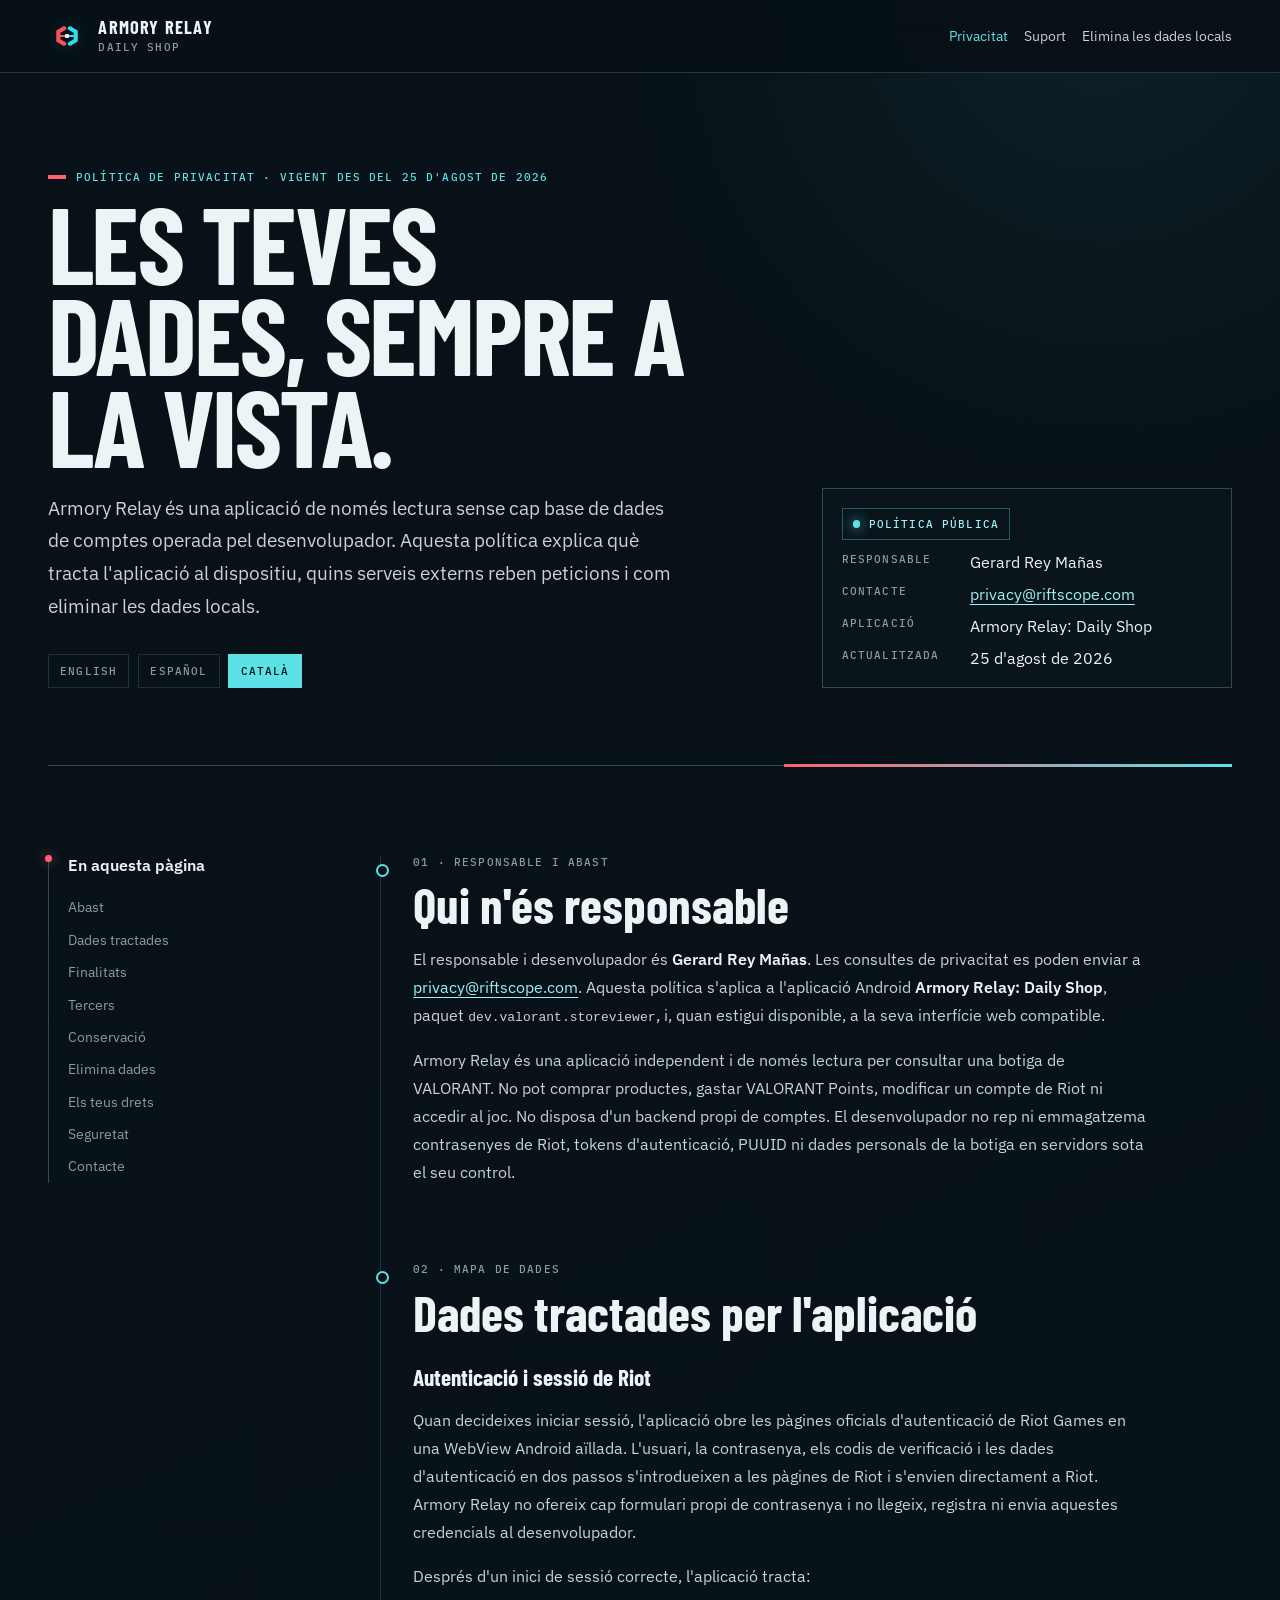
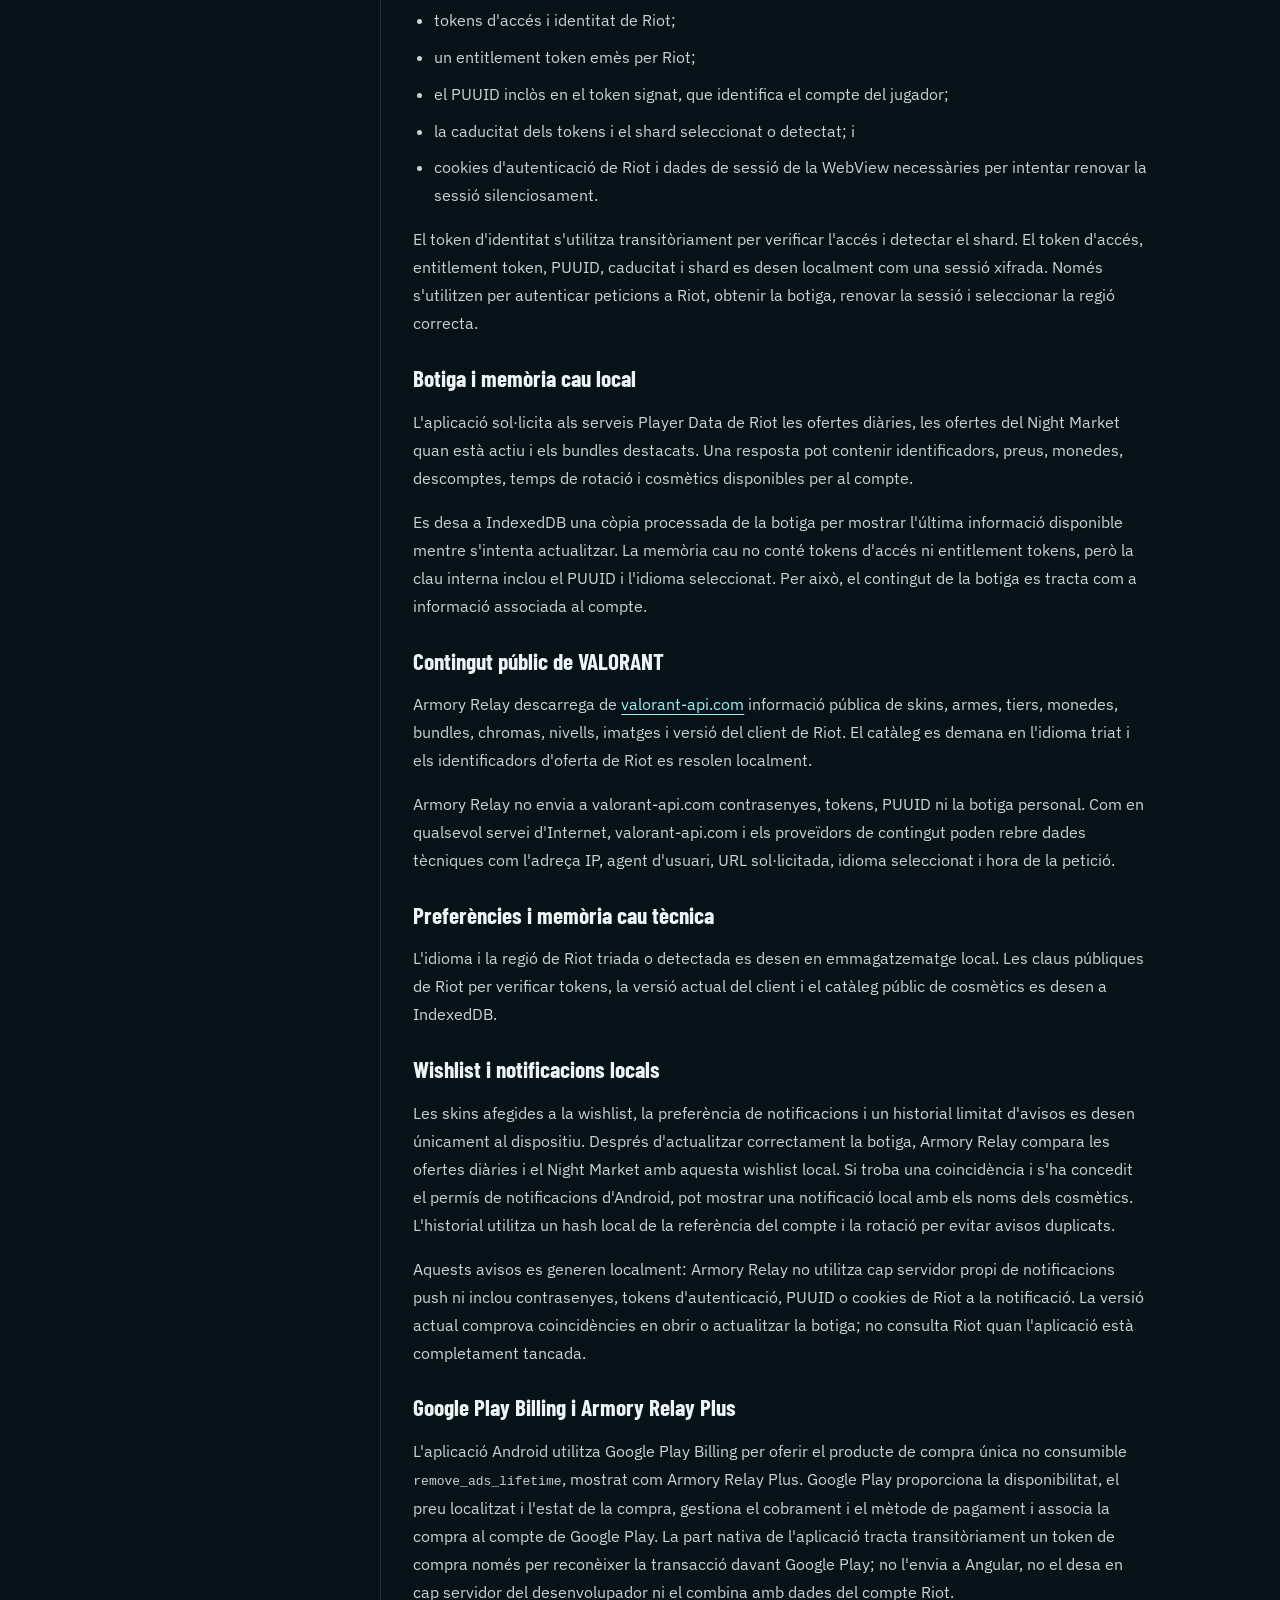
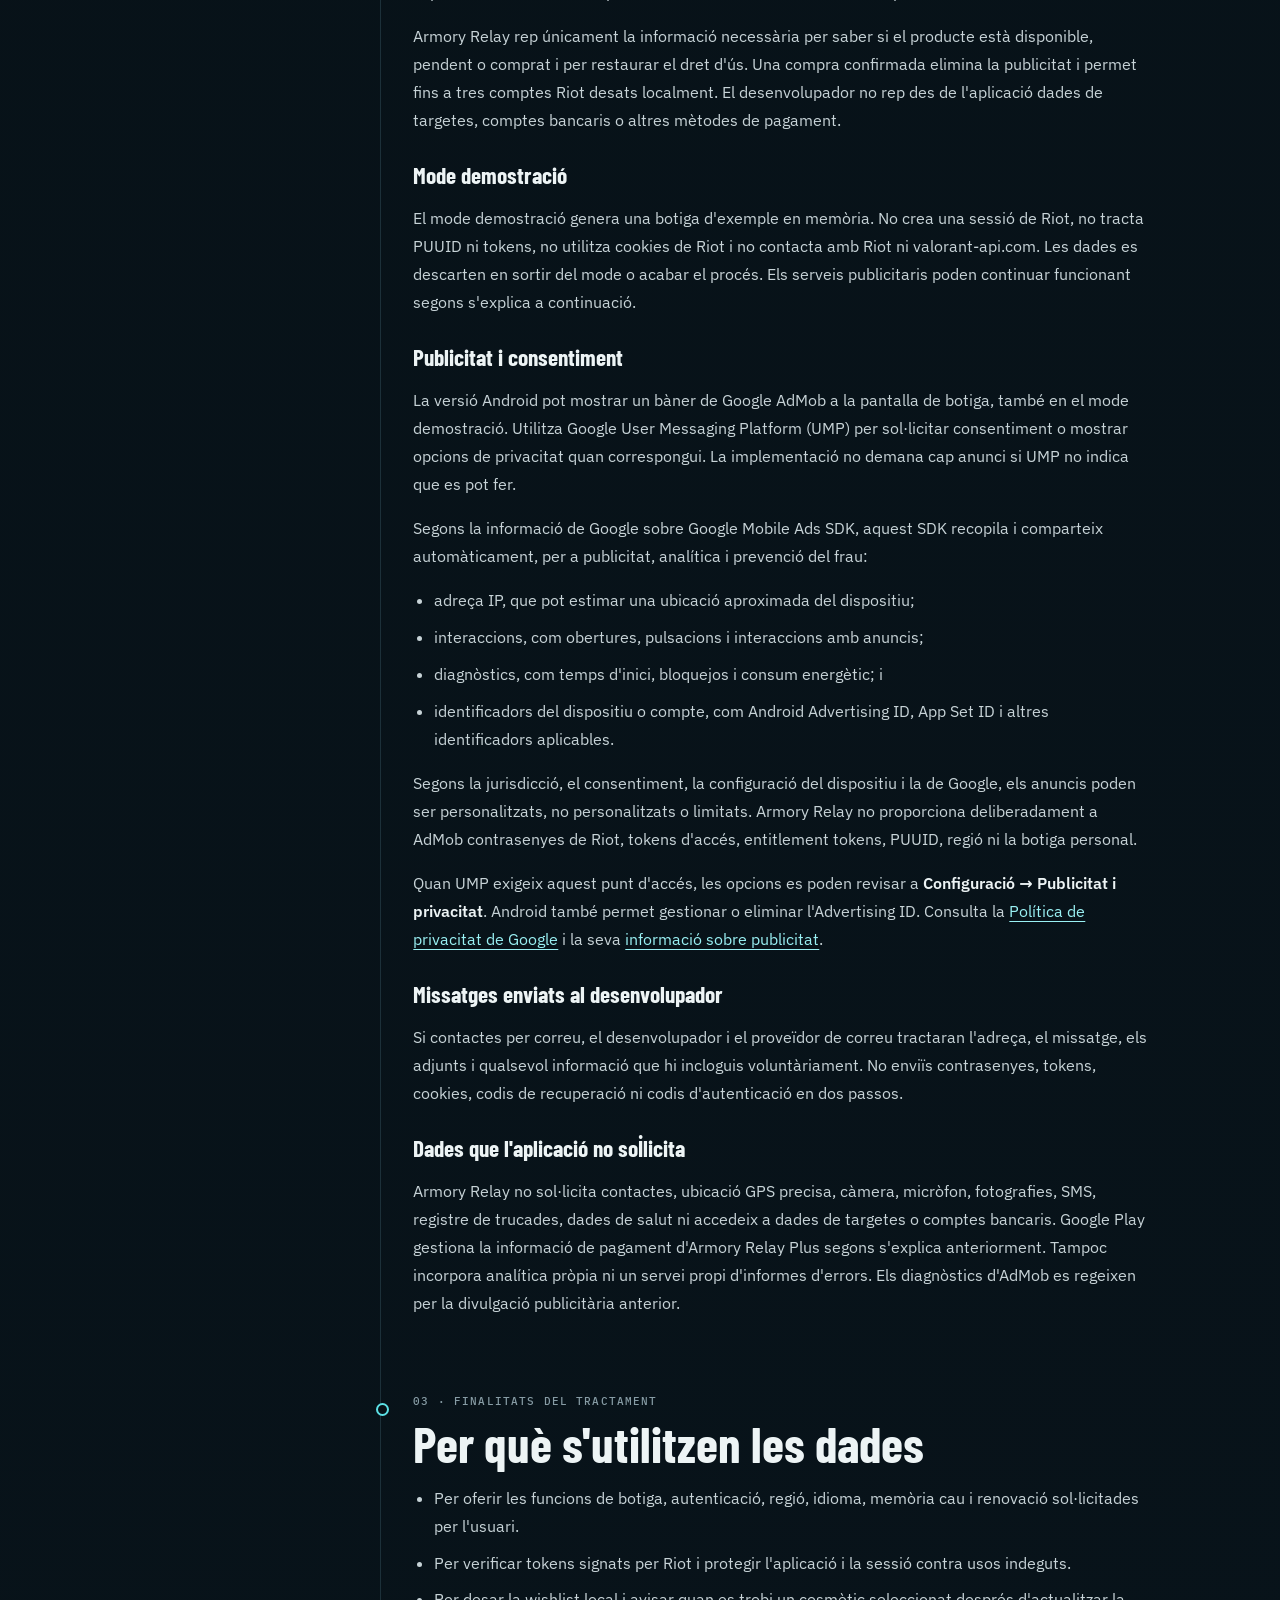
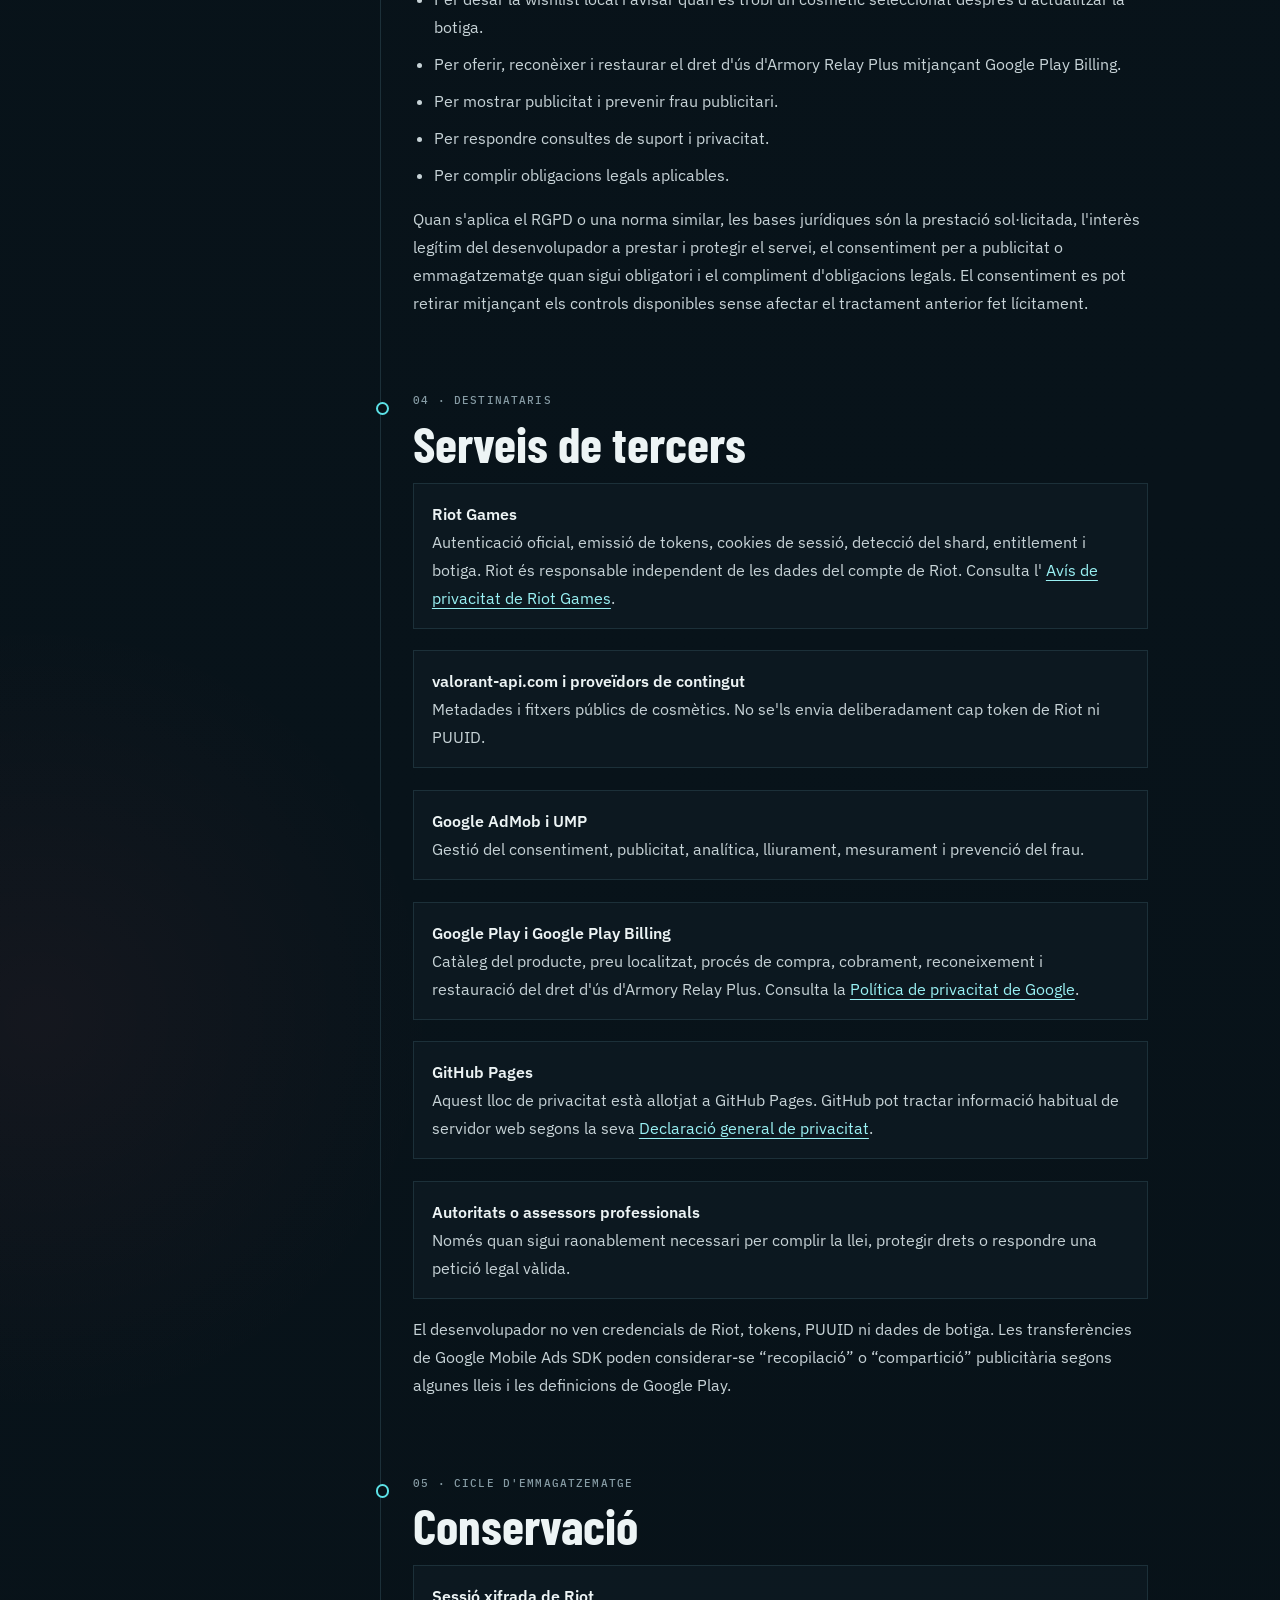
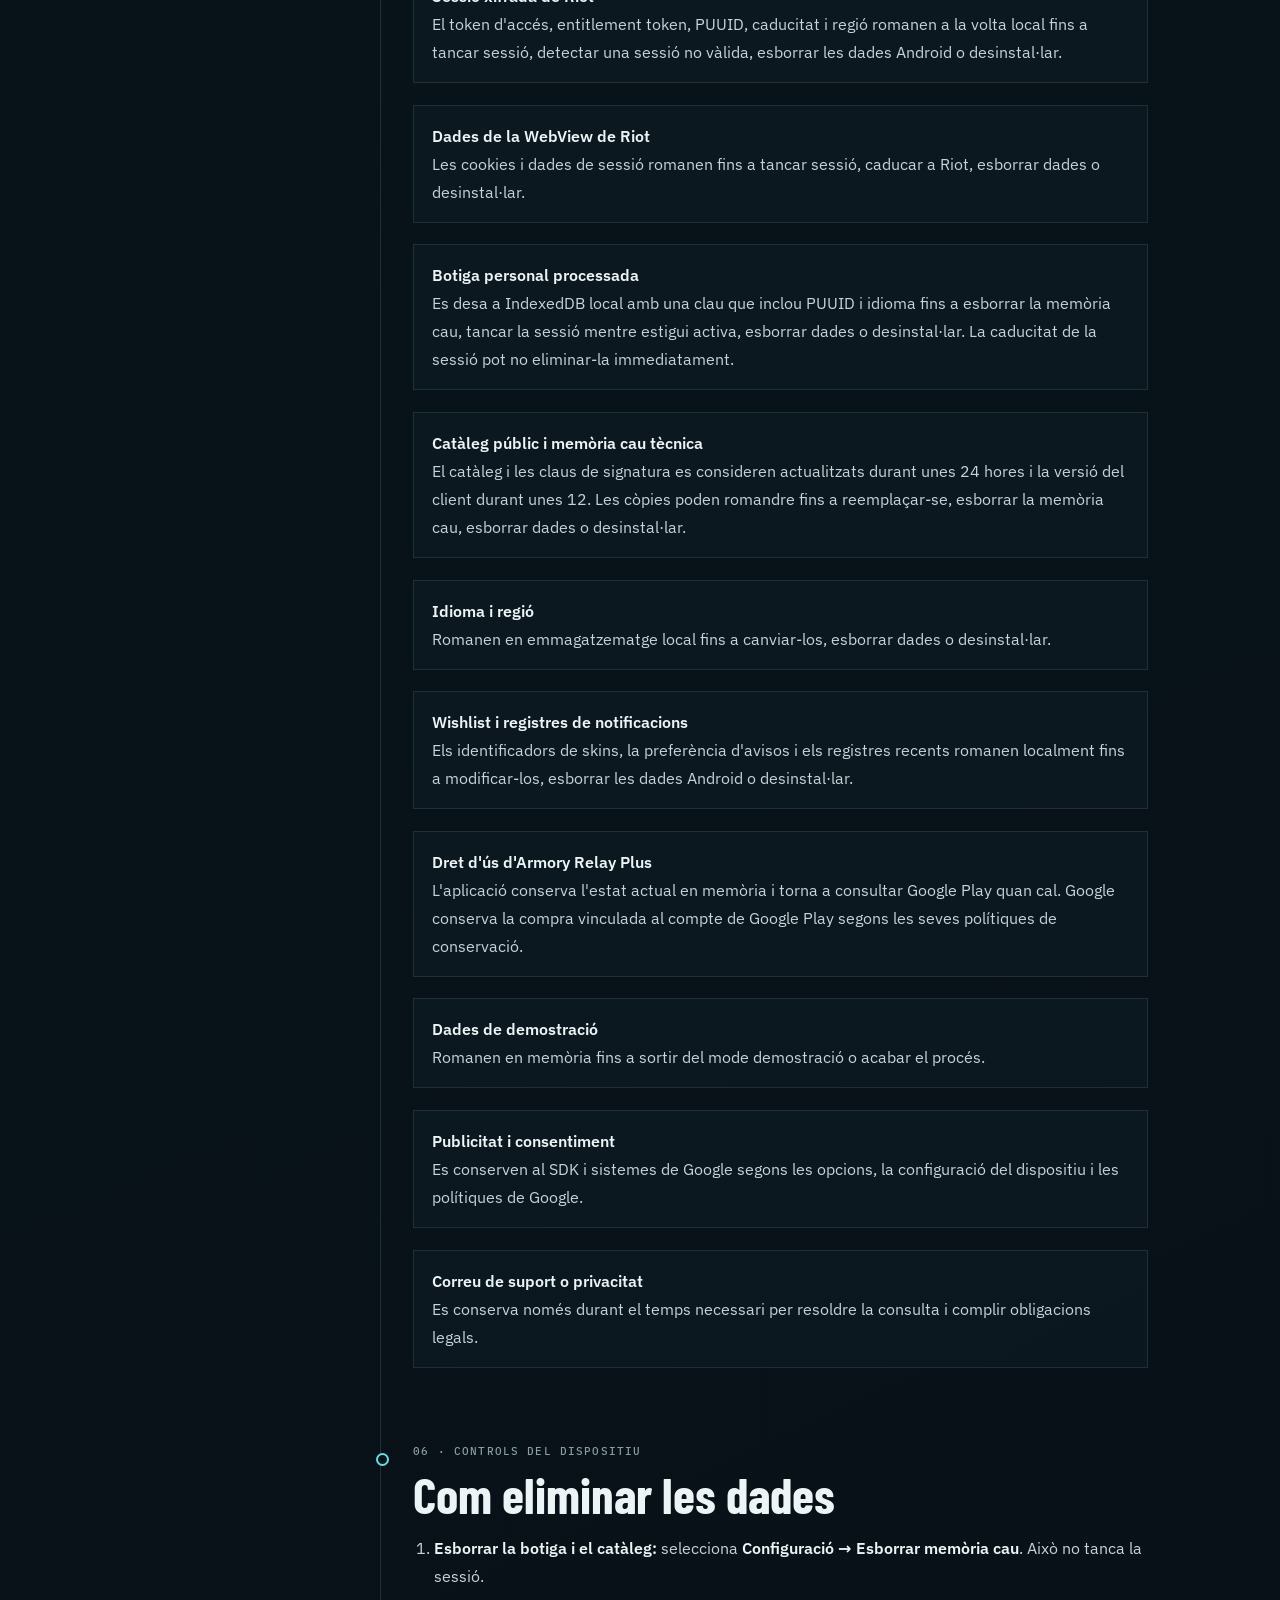
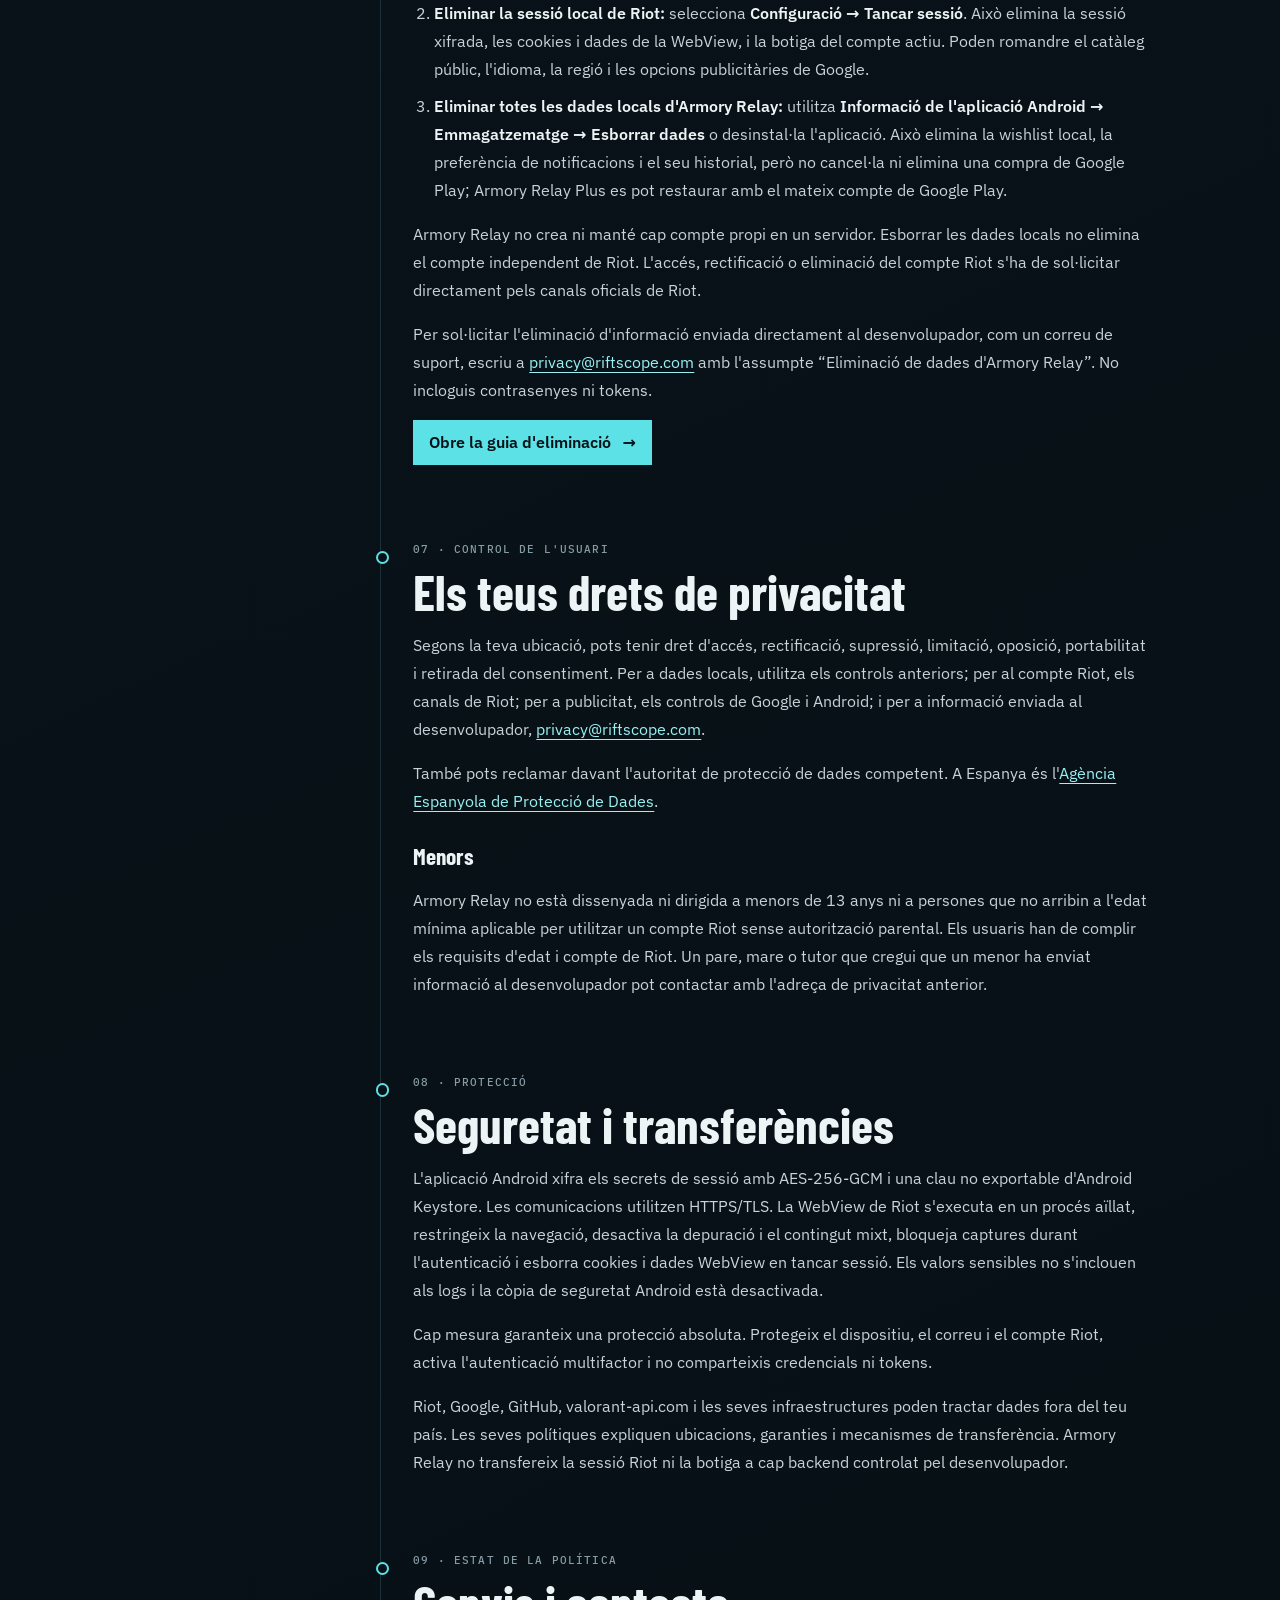
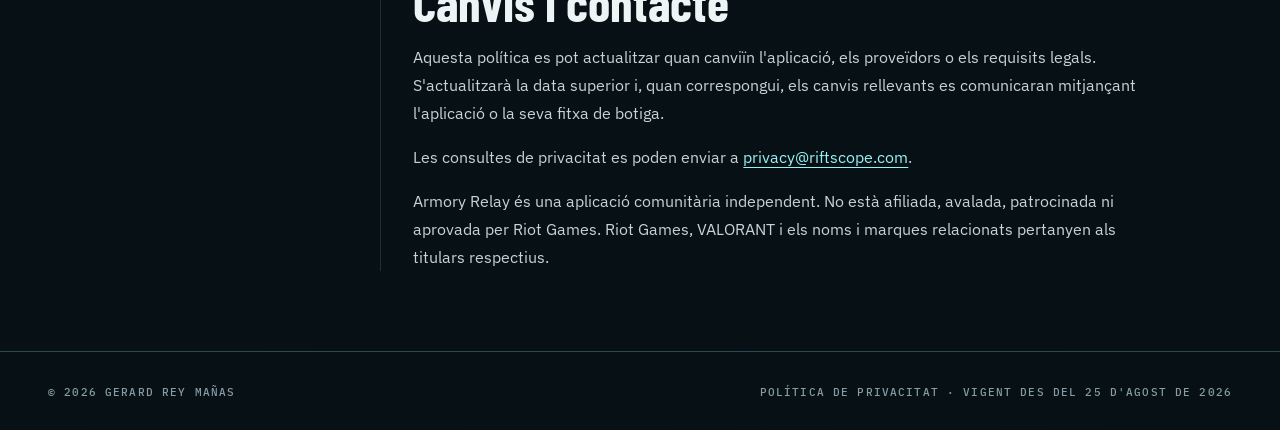
==== commit 8d43d566: "Update privacy policy for billing and notifications" ====
--- a/privacy/ca/index.html
+++ b/privacy/ca/index.html
@@ -62,7 +62,7 @@
       <section class="hero">
         <div>
           <span class="eyebrow"
-            >Política de privacitat · vigent des del 20 d'agost de 2026</span
+            >Política de privacitat · vigent des del 25 d'agost de 2026</span
           >
           <h1>Les teves dades, sempre a la vista.</h1>
           <p class="hero-copy">
@@ -95,7 +95,7 @@
           </dl>
           <dl class="fact">
             <dt>Actualitzada</dt>
-            <dd>20 d'agost de 2026</dd>
+            <dd>25 d'agost de 2026</dd>
           </dl>
         </aside>
       </section>
@@ -221,6 +221,48 @@
               emmagatzematge local. Les claus públiques de Riot per verificar
               tokens, la versió actual del client i el catàleg públic de
               cosmètics es desen a IndexedDB.
+            </p>
+
+            <h3>Wishlist i notificacions locals</h3>
+            <p>
+              Les skins afegides a la wishlist, la preferència de notificacions
+              i un historial limitat d'avisos es desen únicament al dispositiu.
+              Després d'actualitzar correctament la botiga, Armory Relay compara
+              les ofertes diàries i el Night Market amb aquesta wishlist local.
+              Si troba una coincidència i s'ha concedit el permís de
+              notificacions d'Android, pot mostrar una notificació local amb els
+              noms dels cosmètics. L'historial utilitza un hash local de la
+              referència del compte i la rotació per evitar avisos duplicats.
+            </p>
+            <p>
+              Aquests avisos es generen localment: Armory Relay no utilitza cap
+              servidor propi de notificacions push ni inclou contrasenyes,
+              tokens d'autenticació, PUUID o cookies de Riot a la notificació.
+              La versió actual comprova coincidències en obrir o actualitzar la
+              botiga; no consulta Riot quan l'aplicació està completament
+              tancada.
+            </p>
+
+            <h3>Google Play Billing i Armory Relay Plus</h3>
+            <p>
+              L'aplicació Android utilitza Google Play Billing per oferir el
+              producte de compra única no consumible
+              <code>remove_ads_lifetime</code>, mostrat com Armory Relay Plus.
+              Google Play proporciona la disponibilitat, el preu localitzat i
+              l'estat de la compra, gestiona el cobrament i el mètode de pagament
+              i associa la compra al compte de Google Play. La part nativa de
+              l'aplicació tracta transitòriament un token de compra només per
+              reconèixer la transacció davant Google Play; no l'envia a Angular,
+              no el desa en cap servidor del desenvolupador ni el combina amb
+              dades del compte Riot.
+            </p>
+            <p>
+              Armory Relay rep únicament la informació necessària per saber si
+              el producte està disponible, pendent o comprat i per restaurar el
+              dret d'ús. Una compra confirmada elimina la publicitat i permet
+              fins a tres comptes Riot desats localment. El desenvolupador no
+              rep des de l'aplicació dades de targetes, comptes bancaris o altres
+              mètodes de pagament.
             </p>
 
             <h3>Mode demostració</h3>
@@ -301,8 +343,10 @@
             <p>
               Armory Relay no sol·licita contactes, ubicació GPS precisa,
               càmera, micròfon, fotografies, SMS, registre de trucades, dades de
-              salut ni informació de pagament. Tampoc incorpora analítica pròpia
-              ni un servei propi d'informes d'errors. Els diagnòstics d'AdMob es
+              salut ni accedeix a dades de targetes o comptes bancaris. Google
+              Play gestiona la informació de pagament d'Armory Relay Plus segons
+              s'explica anteriorment. Tampoc incorpora analítica pròpia ni un
+              servei propi d'informes d'errors. Els diagnòstics d'AdMob es
               regeixen per la divulgació publicitària anterior.
             </p>
           </section>
@@ -318,6 +362,14 @@
               <li>
                 Per verificar tokens signats per Riot i protegir l'aplicació i
                 la sessió contra usos indeguts.
+              </li>
+              <li>
+                Per desar la wishlist local i avisar quan es trobi un cosmètic
+                seleccionat després d'actualitzar la botiga.
+              </li>
+              <li>
+                Per oferir, reconèixer i restaurar el dret d'ús d'Armory Relay
+                Plus mitjançant Google Play Billing.
               </li>
               <li>Per mostrar publicitat i prevenir frau publicitari.</li>
               <li>Per respondre consultes de suport i privacitat.</li>
@@ -360,6 +412,17 @@
                 prevenció del frau.
               </li>
               <li>
+                <strong>Google Play i Google Play Billing</strong><br />Catàleg
+                del producte, preu localitzat, procés de compra, cobrament,
+                reconeixement i restauració del dret d'ús d'Armory Relay Plus.
+                Consulta la
+                <a
+                  href="https://policies.google.com/privacy"
+                  rel="noopener noreferrer external"
+                  >Política de privacitat de Google</a
+                >.
+              </li>
+              <li>
                 <strong>GitHub Pages</strong><br />Aquest lloc de privacitat
                 està allotjat a GitHub Pages. GitHub pot tractar informació
                 habitual de servidor web segons la seva
@@ -417,6 +480,18 @@
                 local fins a canviar-los, esborrar dades o desinstal·lar.
               </li>
               <li>
+                <strong>Wishlist i registres de notificacions</strong><br />Els
+                identificadors de skins, la preferència d'avisos i els registres
+                recents romanen localment fins a modificar-los, esborrar les
+                dades Android o desinstal·lar.
+              </li>
+              <li>
+                <strong>Dret d'ús d'Armory Relay Plus</strong><br />L'aplicació
+                conserva l'estat actual en memòria i torna a consultar Google
+                Play quan cal. Google conserva la compra vinculada al compte de
+                Google Play segons les seves polítiques de conservació.
+              </li>
+              <li>
                 <strong>Dades de demostració</strong><br />Romanen en memòria
                 fins a sortir del mode demostració o acabar el procés.
               </li>
@@ -456,7 +531,10 @@
                   >Informació de l'aplicació Android → Emmagatzematge → Esborrar
                   dades</strong
                 >
-                o desinstal·la l'aplicació.
+                o desinstal·la l'aplicació. Això elimina la wishlist local, la
+                preferència de notificacions i el seu historial, però no
+                cancel·la ni elimina una compra de Google Play; Armory Relay
+                Plus es pot restaurar amb el mateix compte de Google Play.
               </li>
             </ol>
             <p>
@@ -566,7 +644,7 @@
     <footer class="site-footer">
       <div class="site-footer__inner">
         <p>© 2026 Gerard Rey Mañas</p>
-        <p>Política de privacitat · Vigent des del 20 d'agost de 2026</p>
+        <p>Política de privacitat · Vigent des del 25 d'agost de 2026</p>
       </div>
     </footer>
   </body>
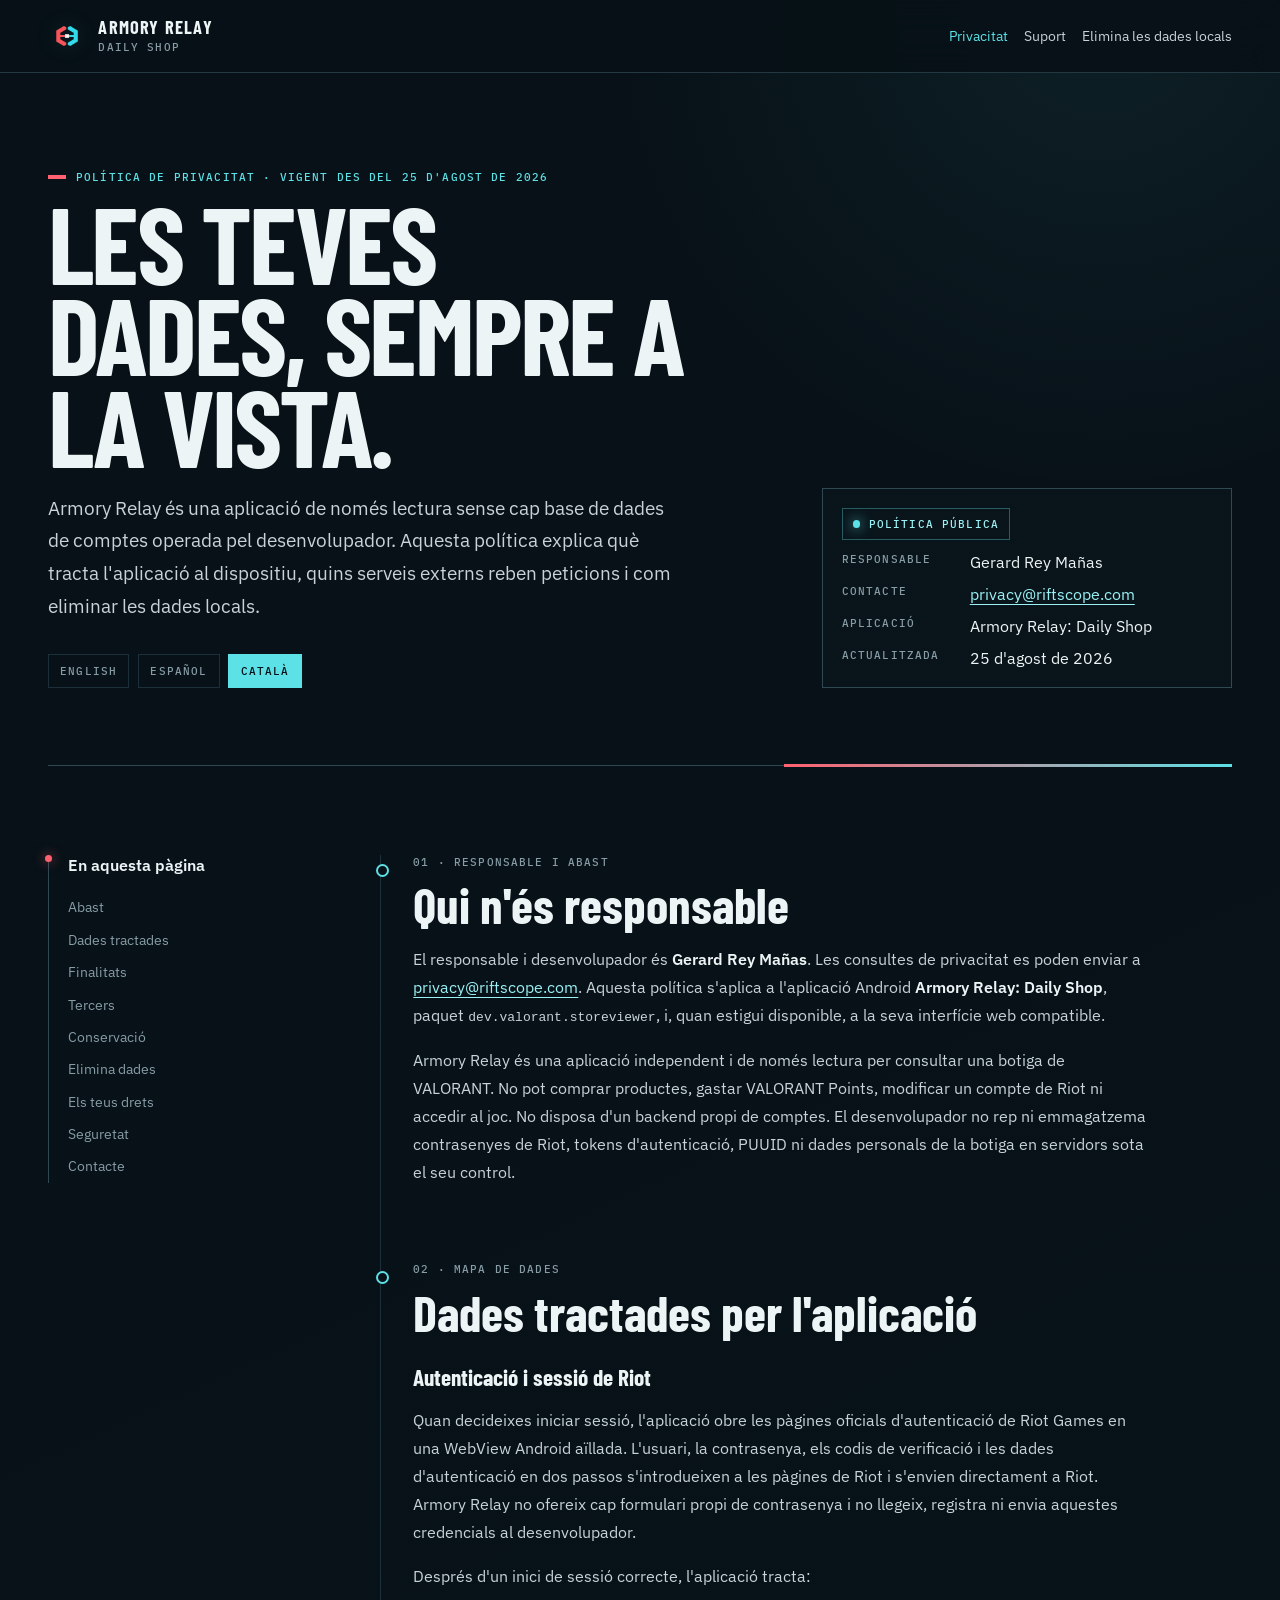
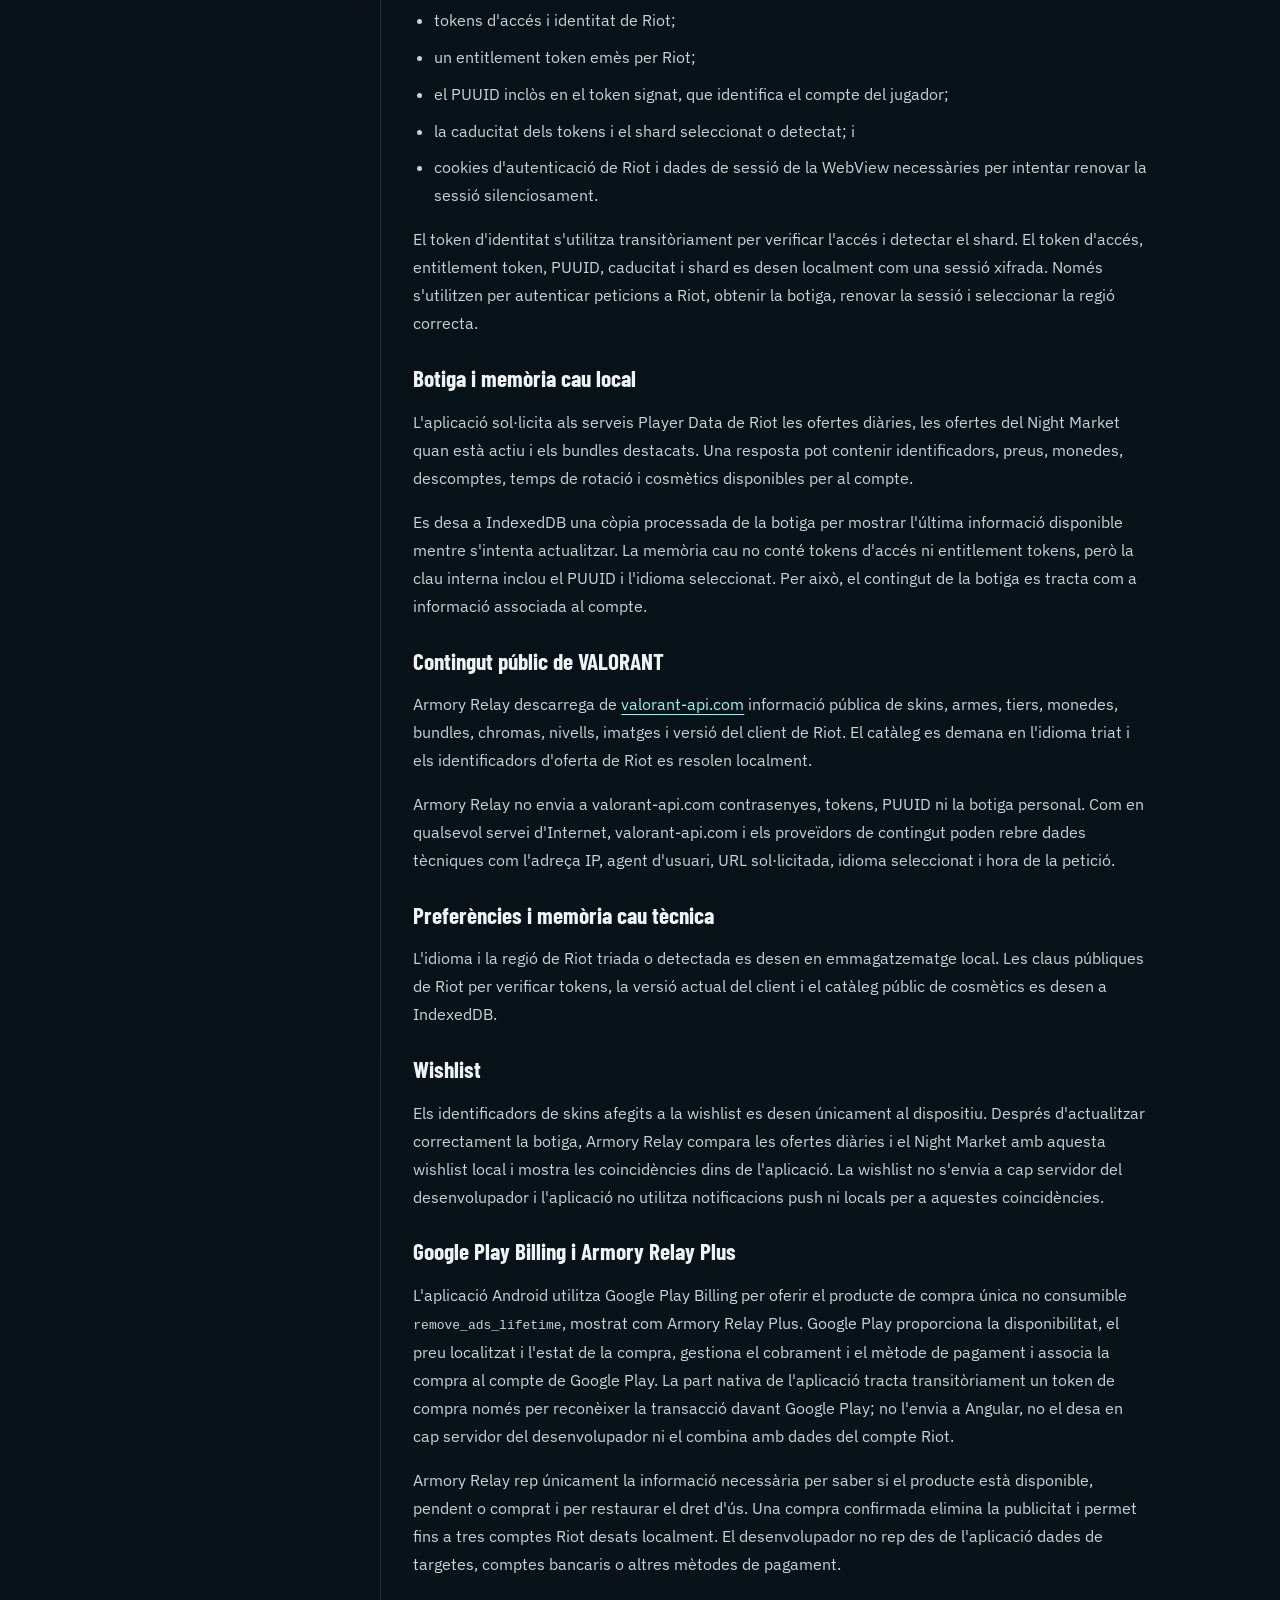
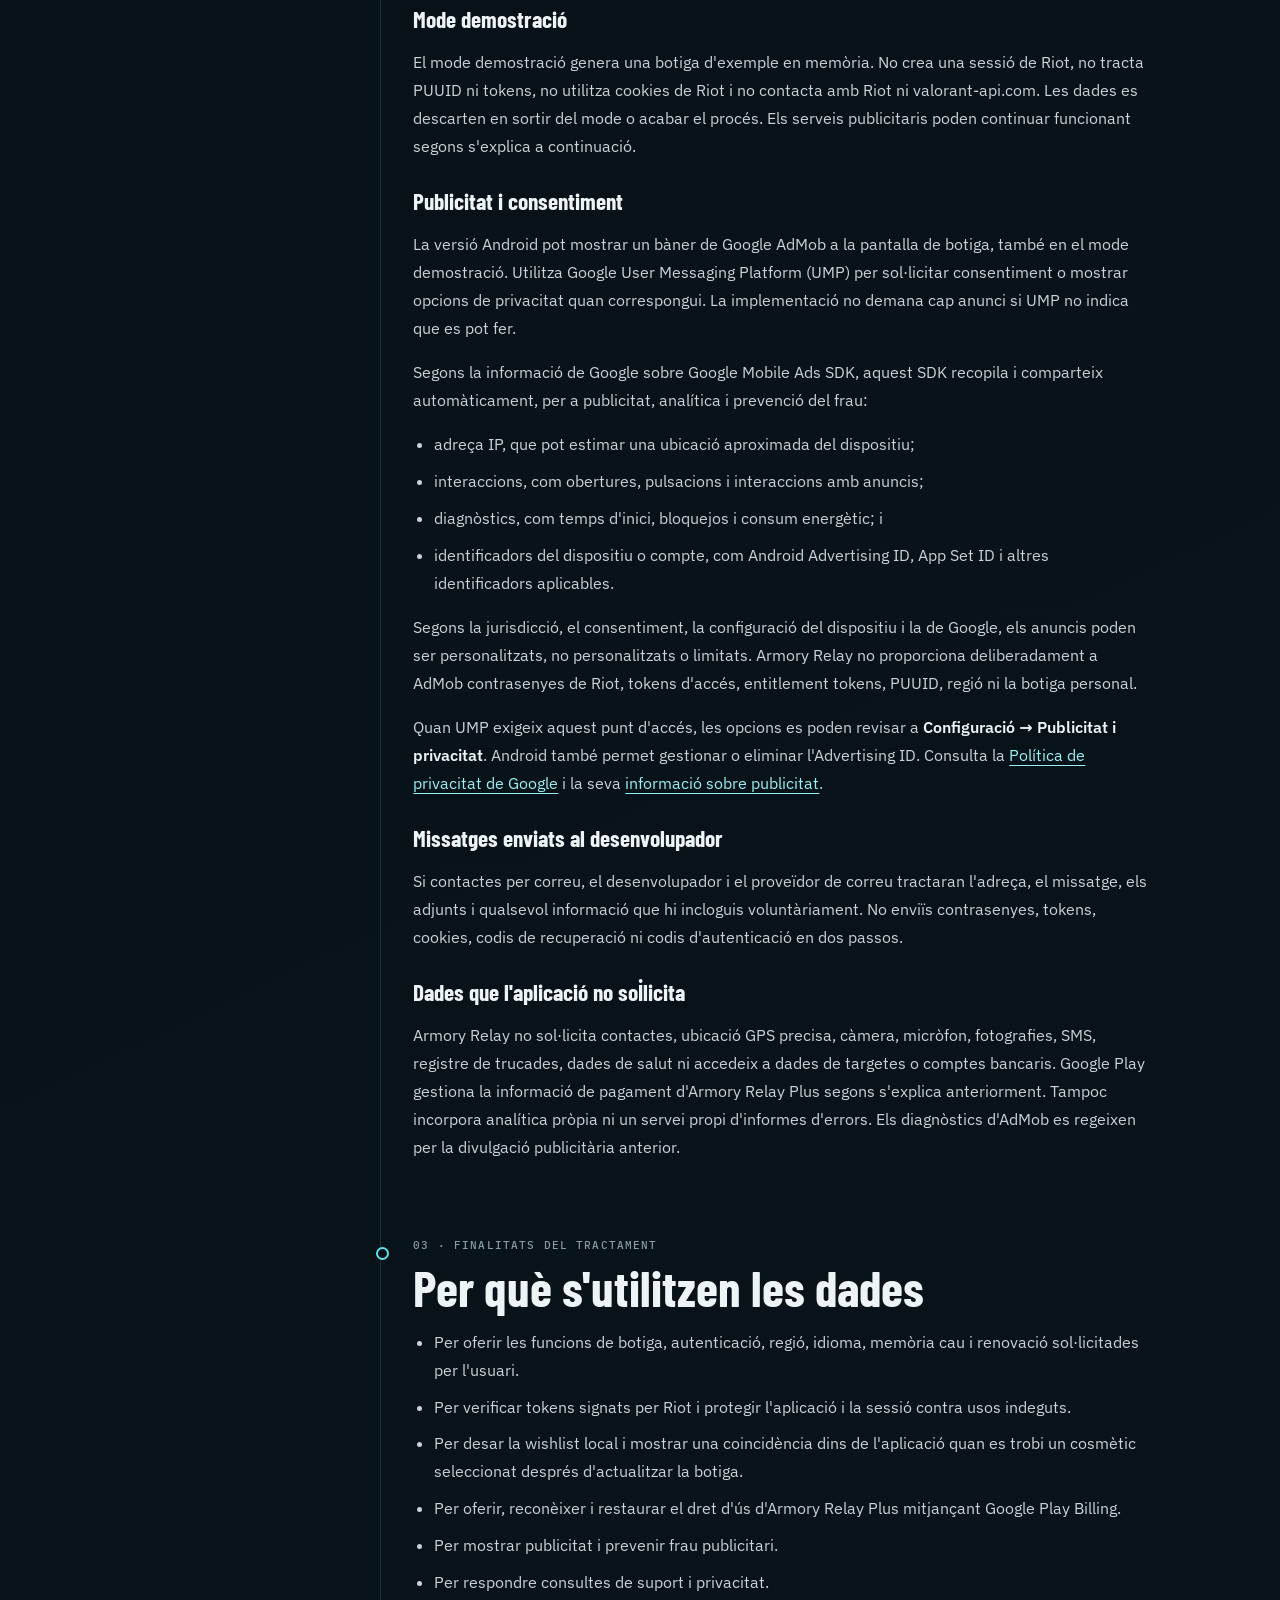
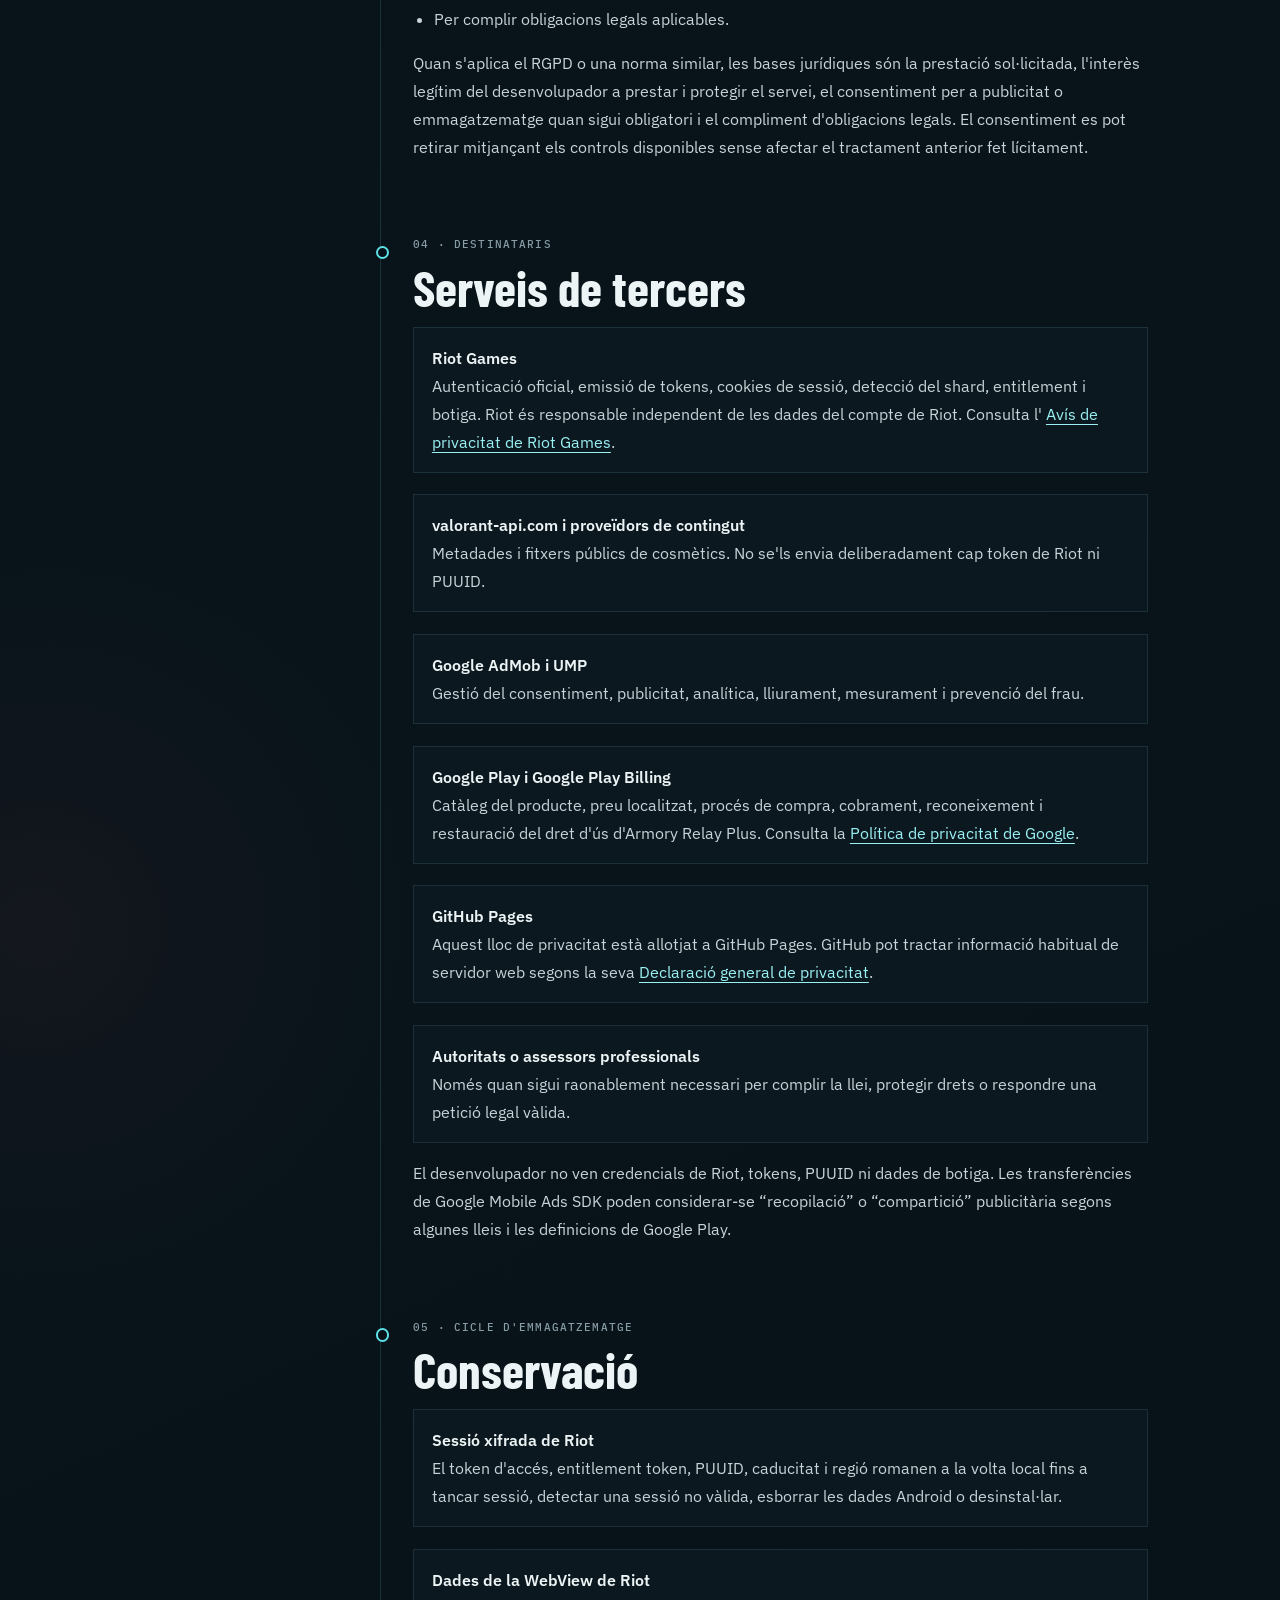
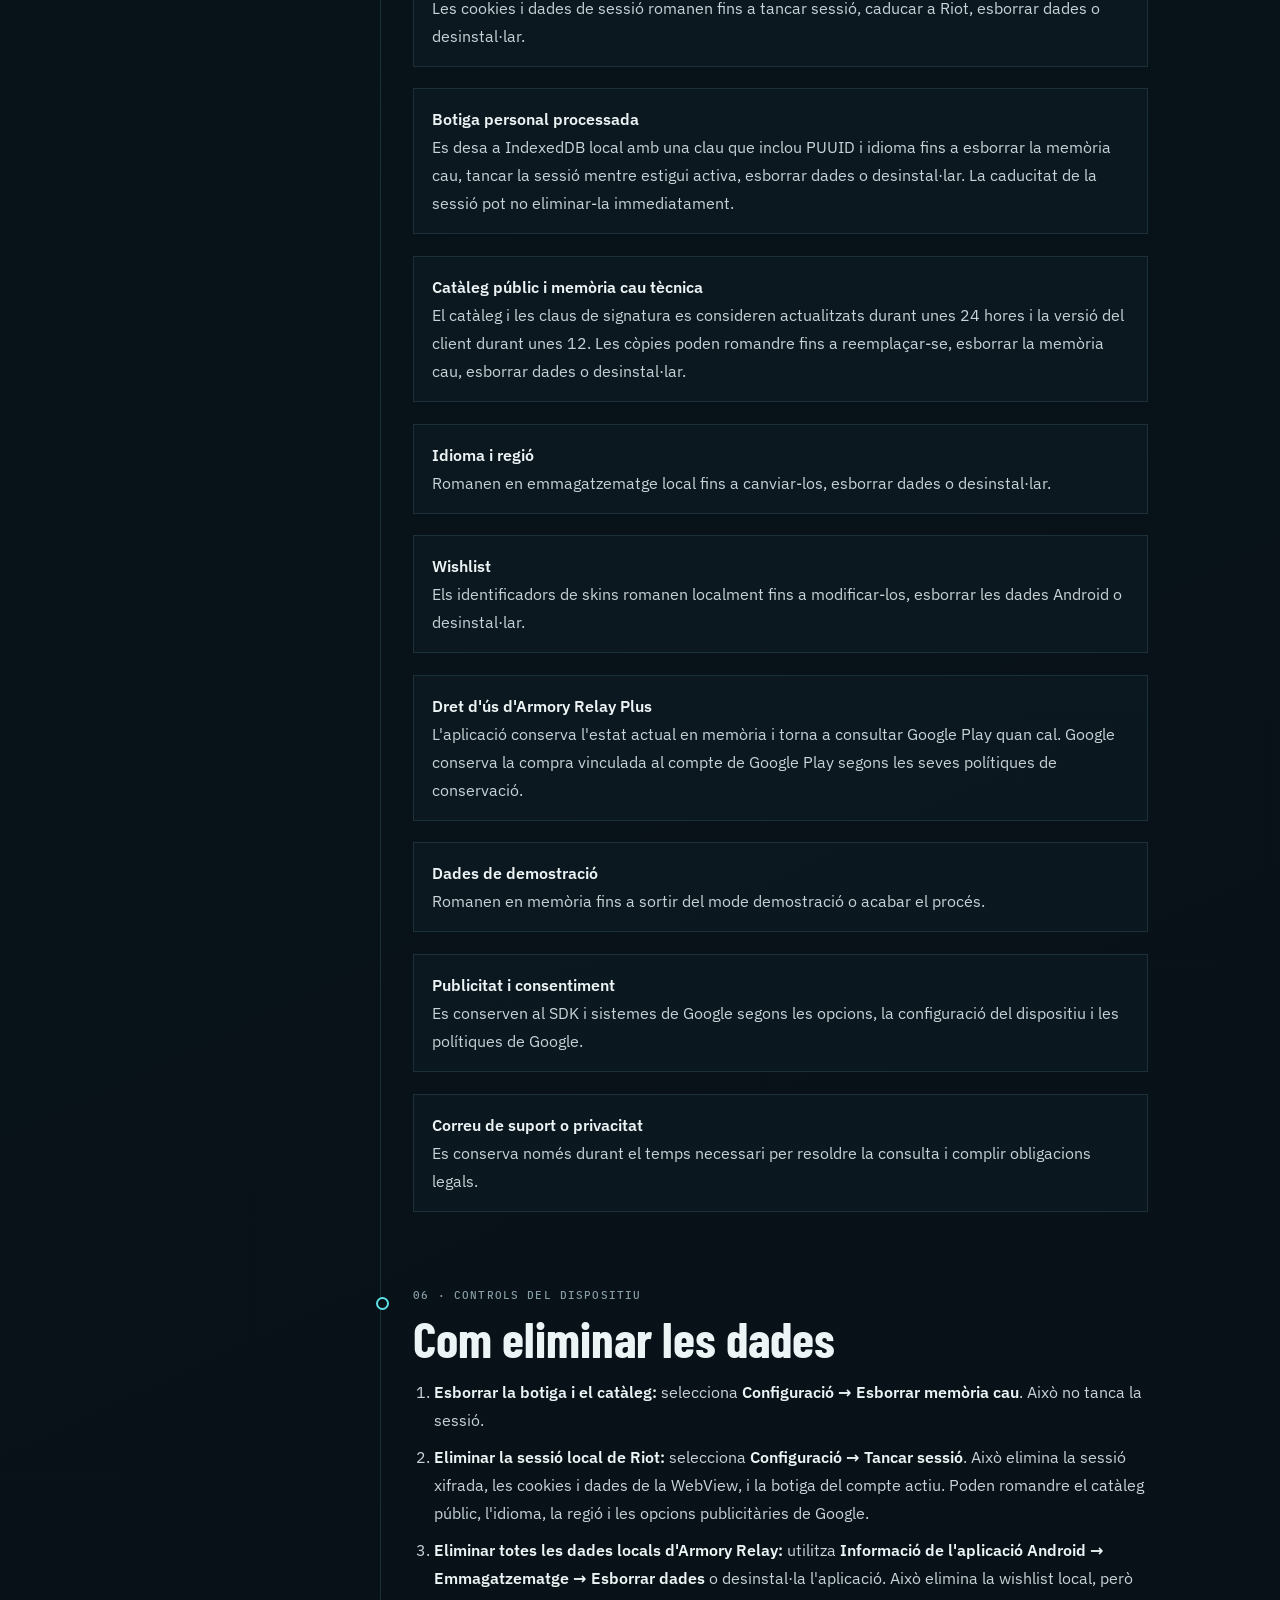
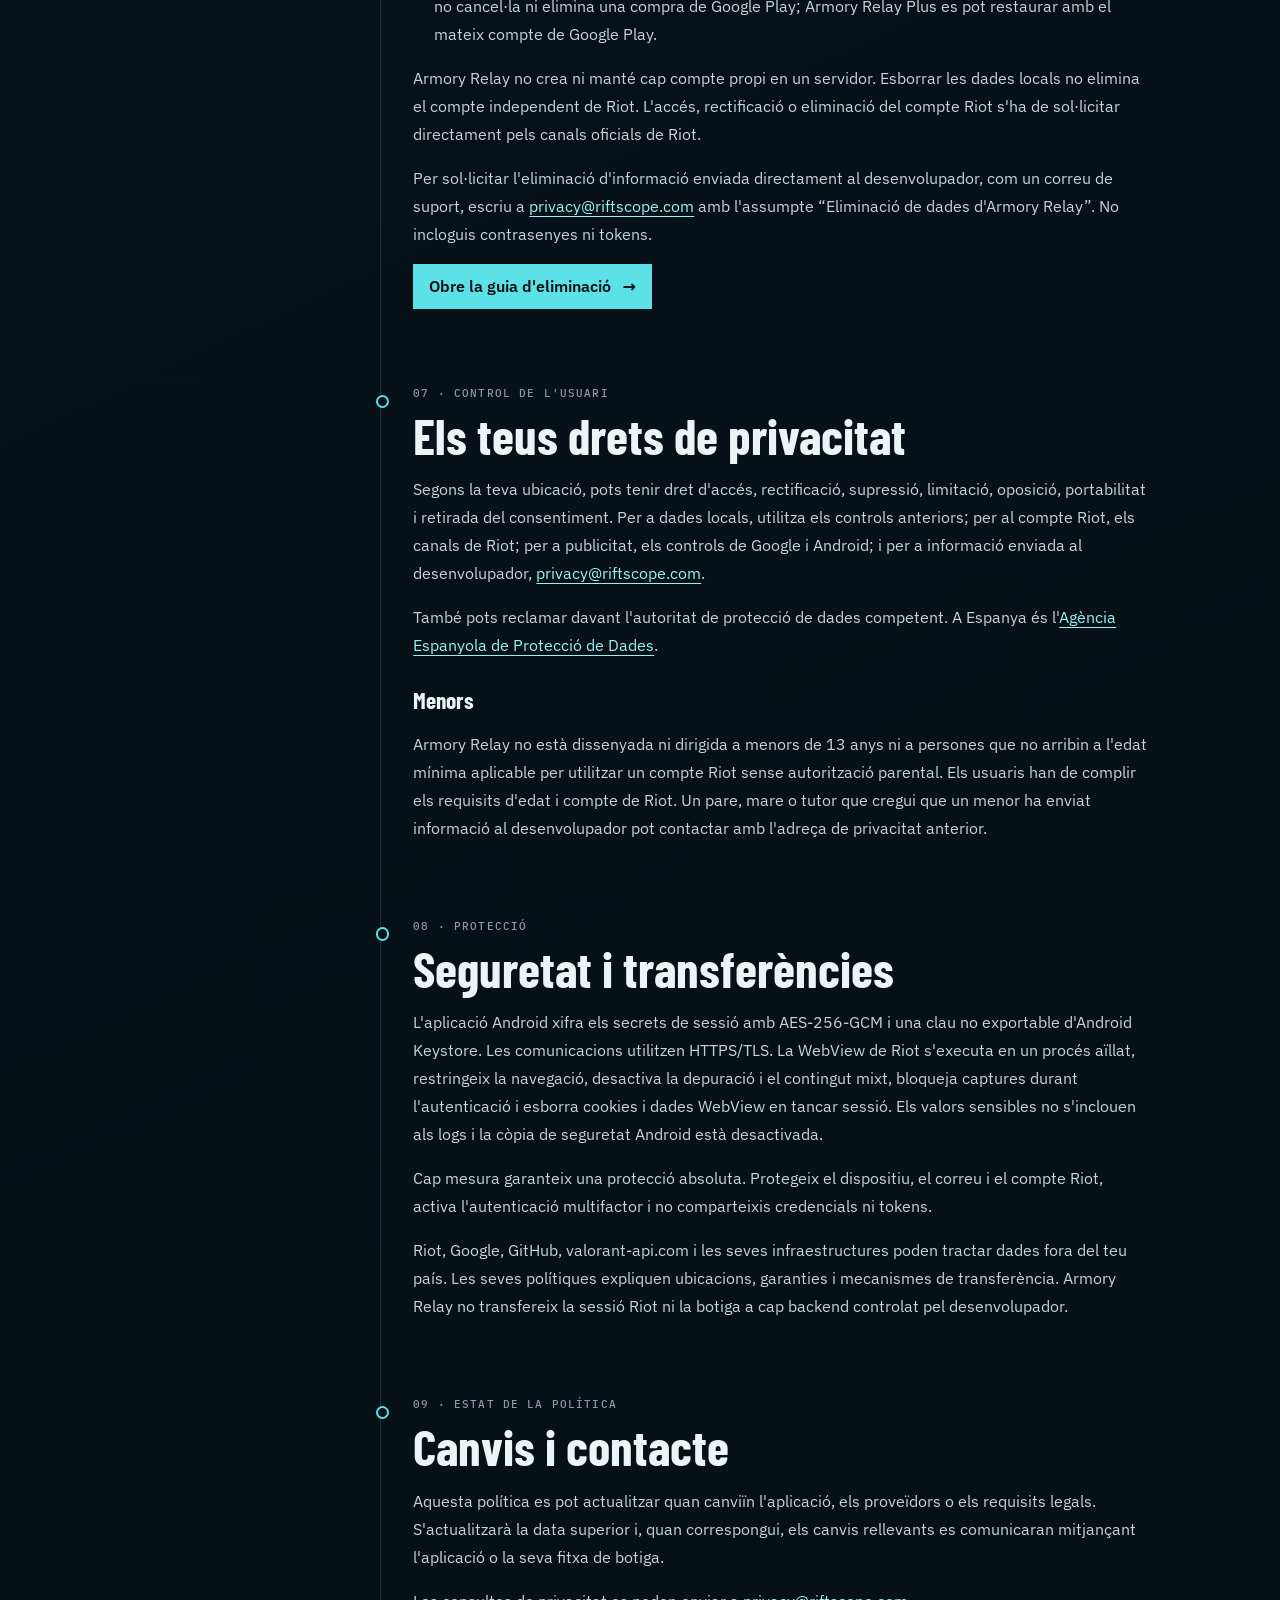
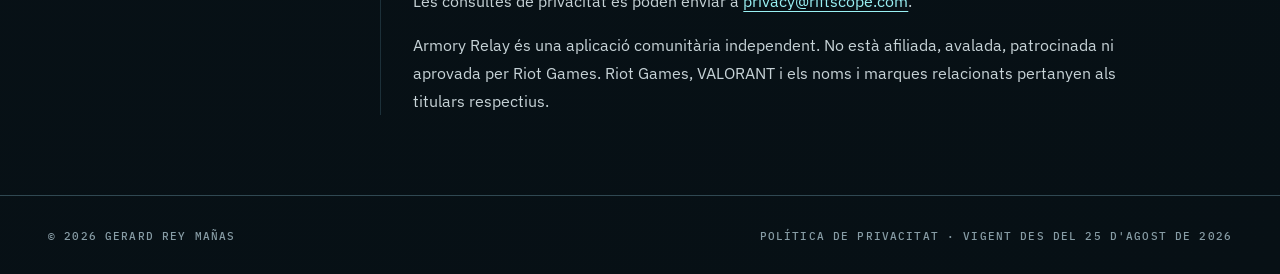
==== commit 698c3124: "Remove notification references from privacy policy" ====
--- a/privacy/ca/index.html
+++ b/privacy/ca/index.html
@@ -223,24 +223,15 @@
               cosmètics es desen a IndexedDB.
             </p>
 
-            <h3>Wishlist i notificacions locals</h3>
-            <p>
-              Les skins afegides a la wishlist, la preferència de notificacions
-              i un historial limitat d'avisos es desen únicament al dispositiu.
-              Després d'actualitzar correctament la botiga, Armory Relay compara
-              les ofertes diàries i el Night Market amb aquesta wishlist local.
-              Si troba una coincidència i s'ha concedit el permís de
-              notificacions d'Android, pot mostrar una notificació local amb els
-              noms dels cosmètics. L'historial utilitza un hash local de la
-              referència del compte i la rotació per evitar avisos duplicats.
-            </p>
-            <p>
-              Aquests avisos es generen localment: Armory Relay no utilitza cap
-              servidor propi de notificacions push ni inclou contrasenyes,
-              tokens d'autenticació, PUUID o cookies de Riot a la notificació.
-              La versió actual comprova coincidències en obrir o actualitzar la
-              botiga; no consulta Riot quan l'aplicació està completament
-              tancada.
+            <h3>Wishlist</h3>
+            <p>
+              Els identificadors de skins afegits a la wishlist es desen
+              únicament al dispositiu. Després d'actualitzar correctament la
+              botiga, Armory Relay compara les ofertes diàries i el Night Market
+              amb aquesta wishlist local i mostra les coincidències dins de
+              l'aplicació. La wishlist no s'envia a cap servidor del
+              desenvolupador i l'aplicació no utilitza notificacions push ni
+              locals per a aquestes coincidències.
             </p>
 
             <h3>Google Play Billing i Armory Relay Plus</h3>
@@ -364,8 +355,9 @@
                 la sessió contra usos indeguts.
               </li>
               <li>
-                Per desar la wishlist local i avisar quan es trobi un cosmètic
-                seleccionat després d'actualitzar la botiga.
+                Per desar la wishlist local i mostrar una coincidència dins de
+                l'aplicació quan es trobi un cosmètic seleccionat després
+                d'actualitzar la botiga.
               </li>
               <li>
                 Per oferir, reconèixer i restaurar el dret d'ús d'Armory Relay
@@ -480,10 +472,9 @@
                 local fins a canviar-los, esborrar dades o desinstal·lar.
               </li>
               <li>
-                <strong>Wishlist i registres de notificacions</strong><br />Els
-                identificadors de skins, la preferència d'avisos i els registres
-                recents romanen localment fins a modificar-los, esborrar les
-                dades Android o desinstal·lar.
+                <strong>Wishlist</strong><br />Els identificadors de skins
+                romanen localment fins a modificar-los, esborrar les dades
+                Android o desinstal·lar.
               </li>
               <li>
                 <strong>Dret d'ús d'Armory Relay Plus</strong><br />L'aplicació
@@ -531,9 +522,8 @@
                   >Informació de l'aplicació Android → Emmagatzematge → Esborrar
                   dades</strong
                 >
-                o desinstal·la l'aplicació. Això elimina la wishlist local, la
-                preferència de notificacions i el seu historial, però no
-                cancel·la ni elimina una compra de Google Play; Armory Relay
+                o desinstal·la l'aplicació. Això elimina la wishlist local, però
+                no cancel·la ni elimina una compra de Google Play; Armory Relay
                 Plus es pot restaurar amb el mateix compte de Google Play.
               </li>
             </ol>
